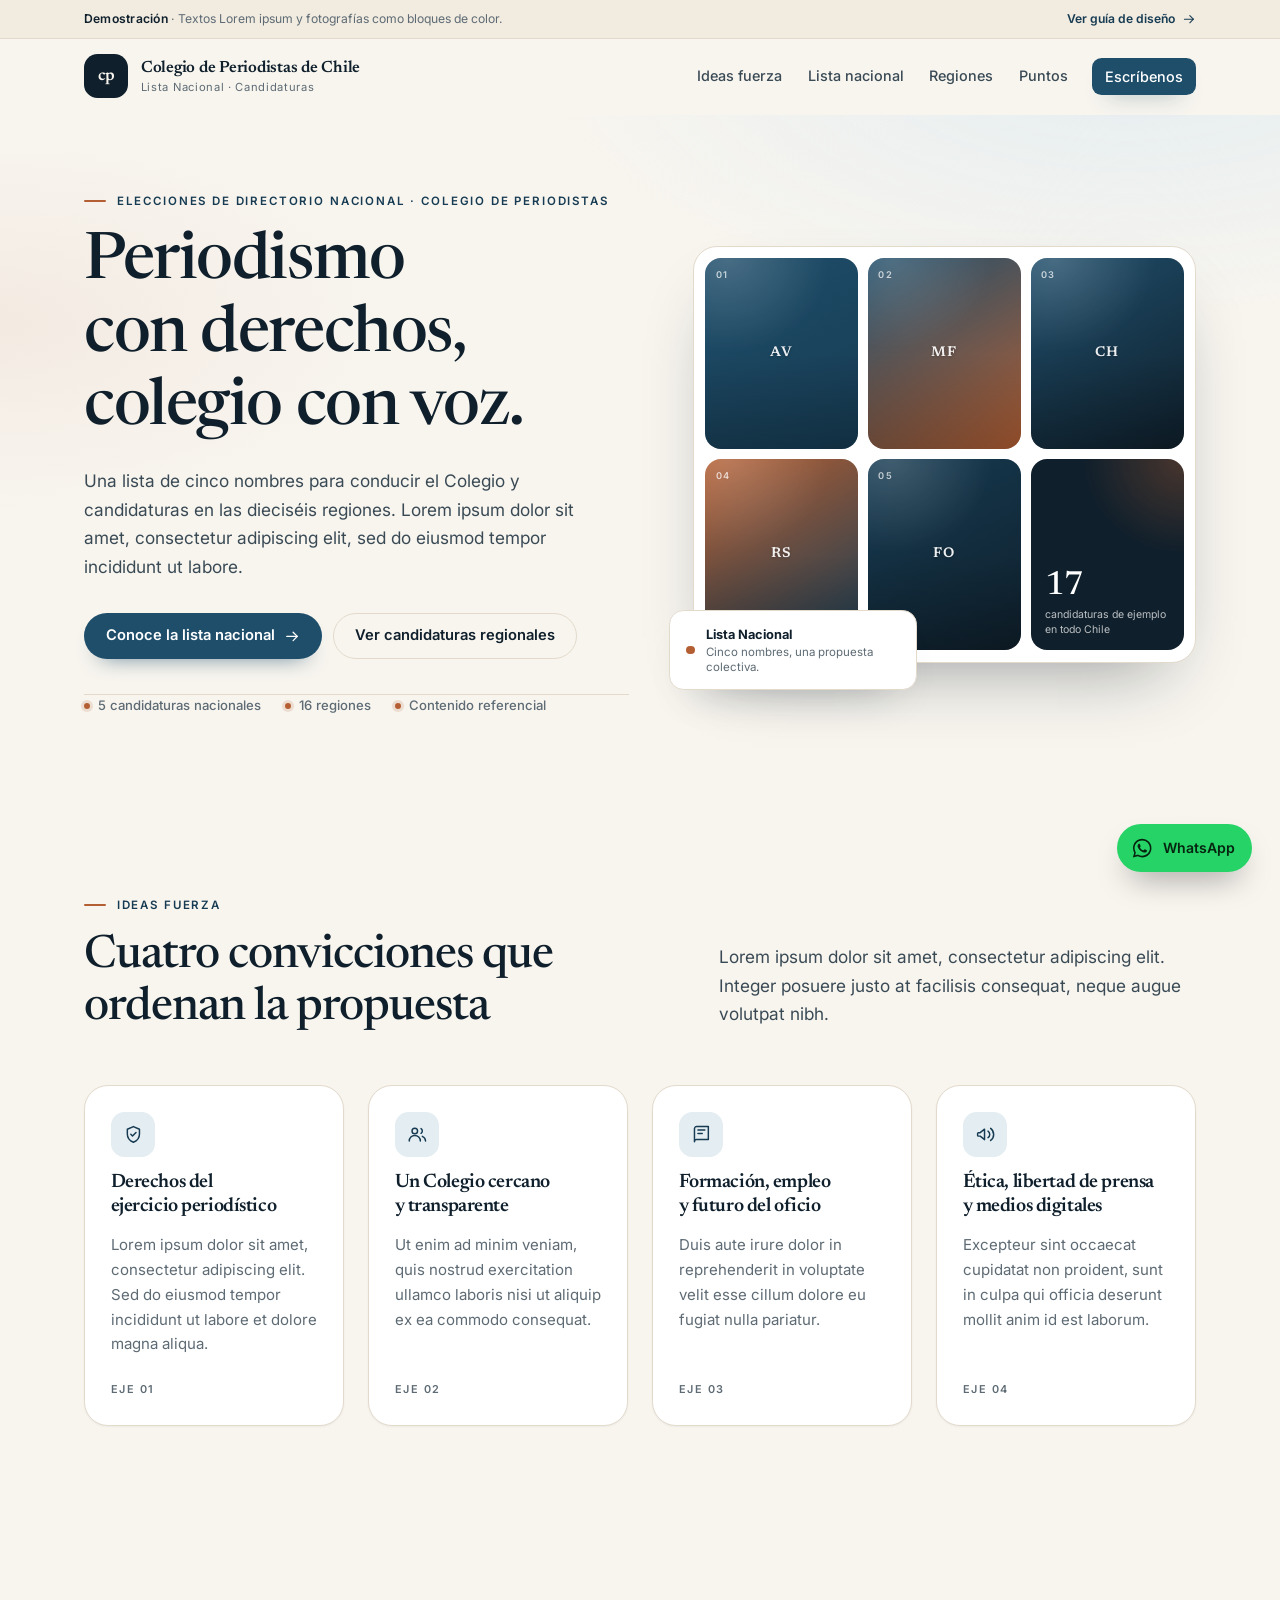
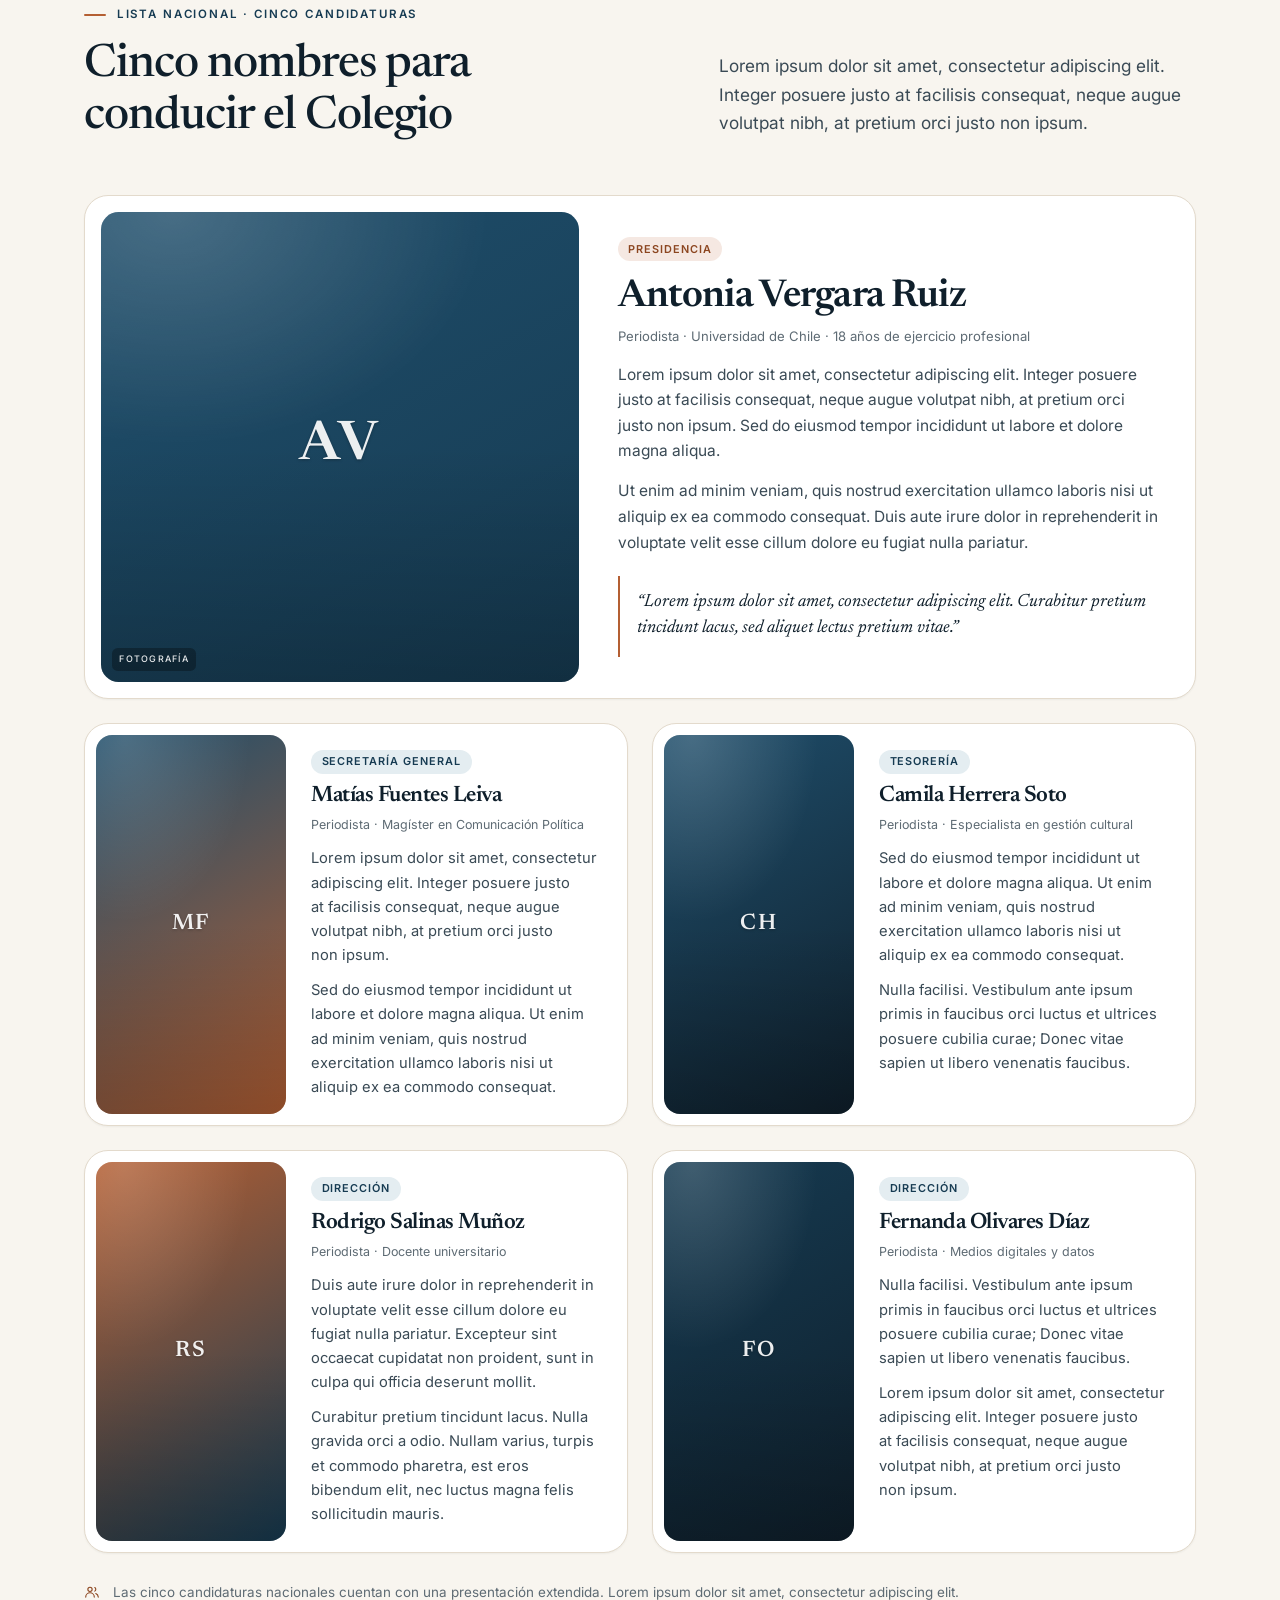
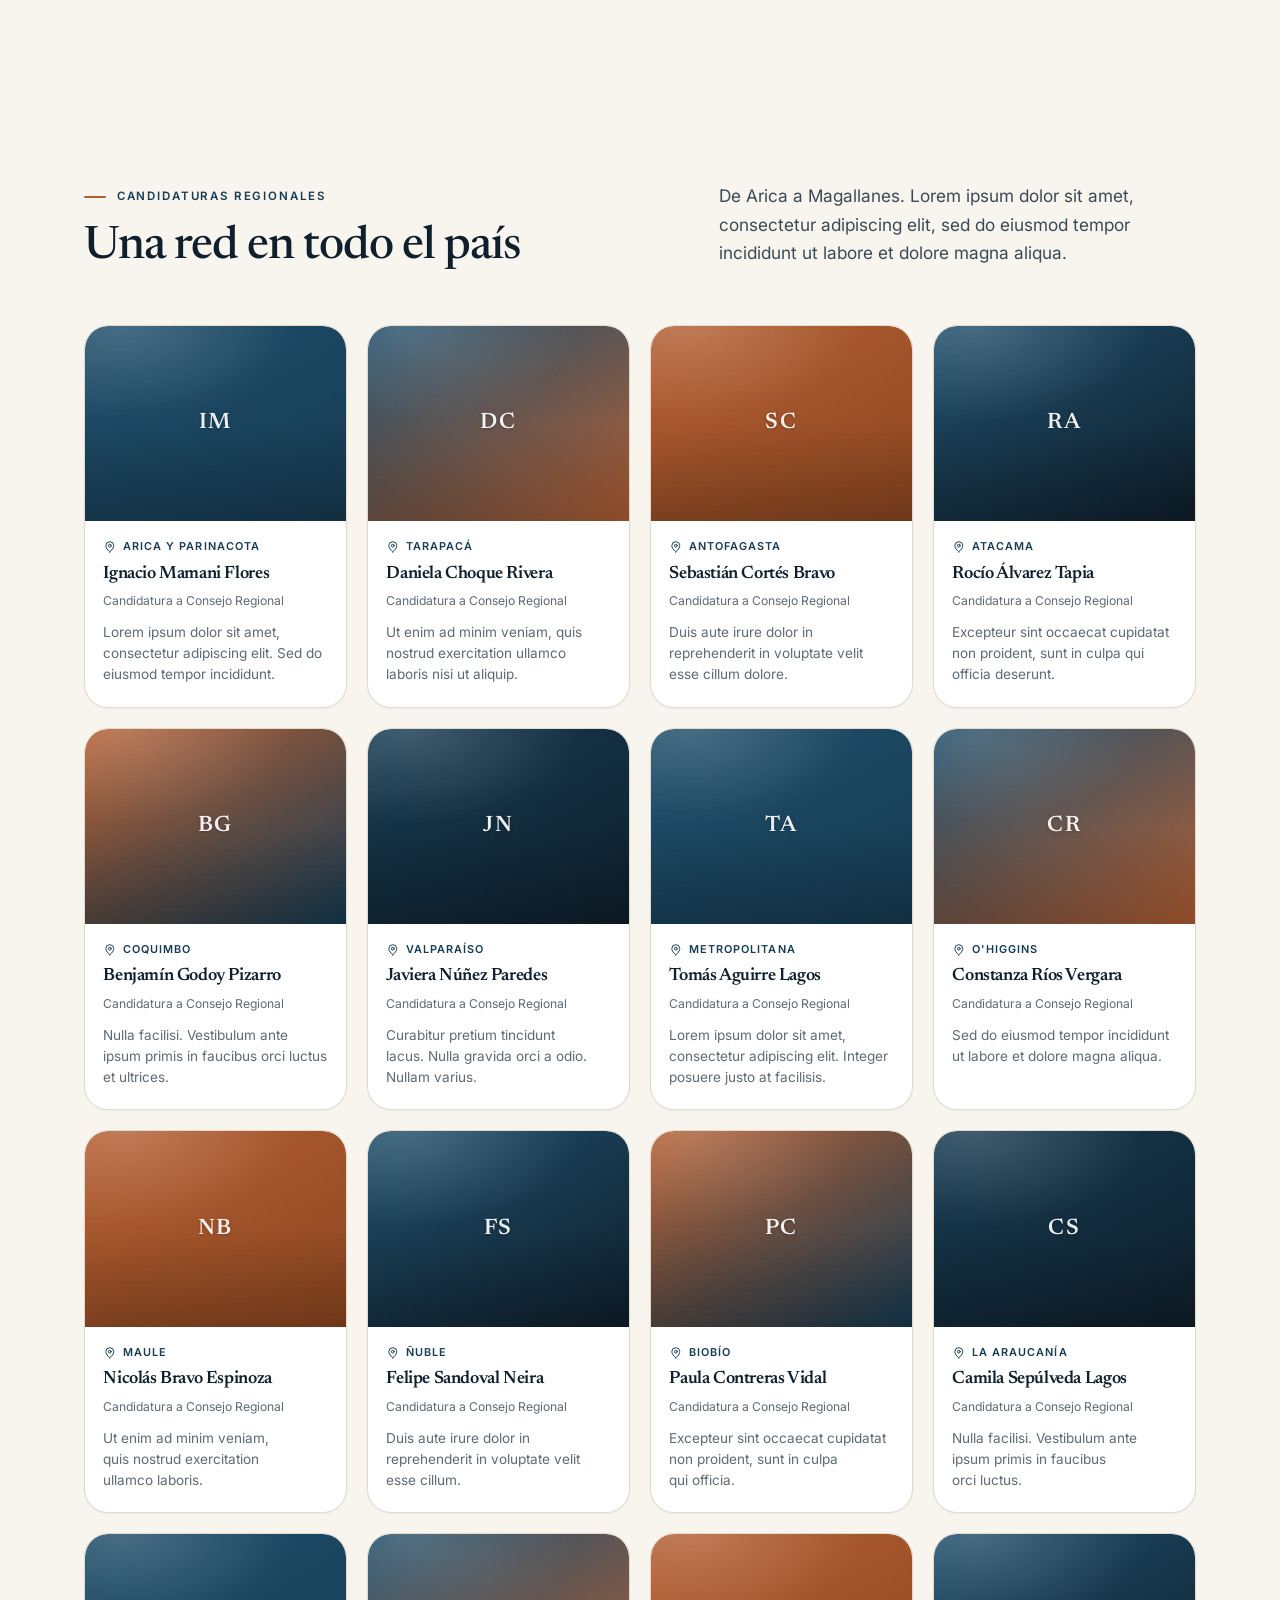
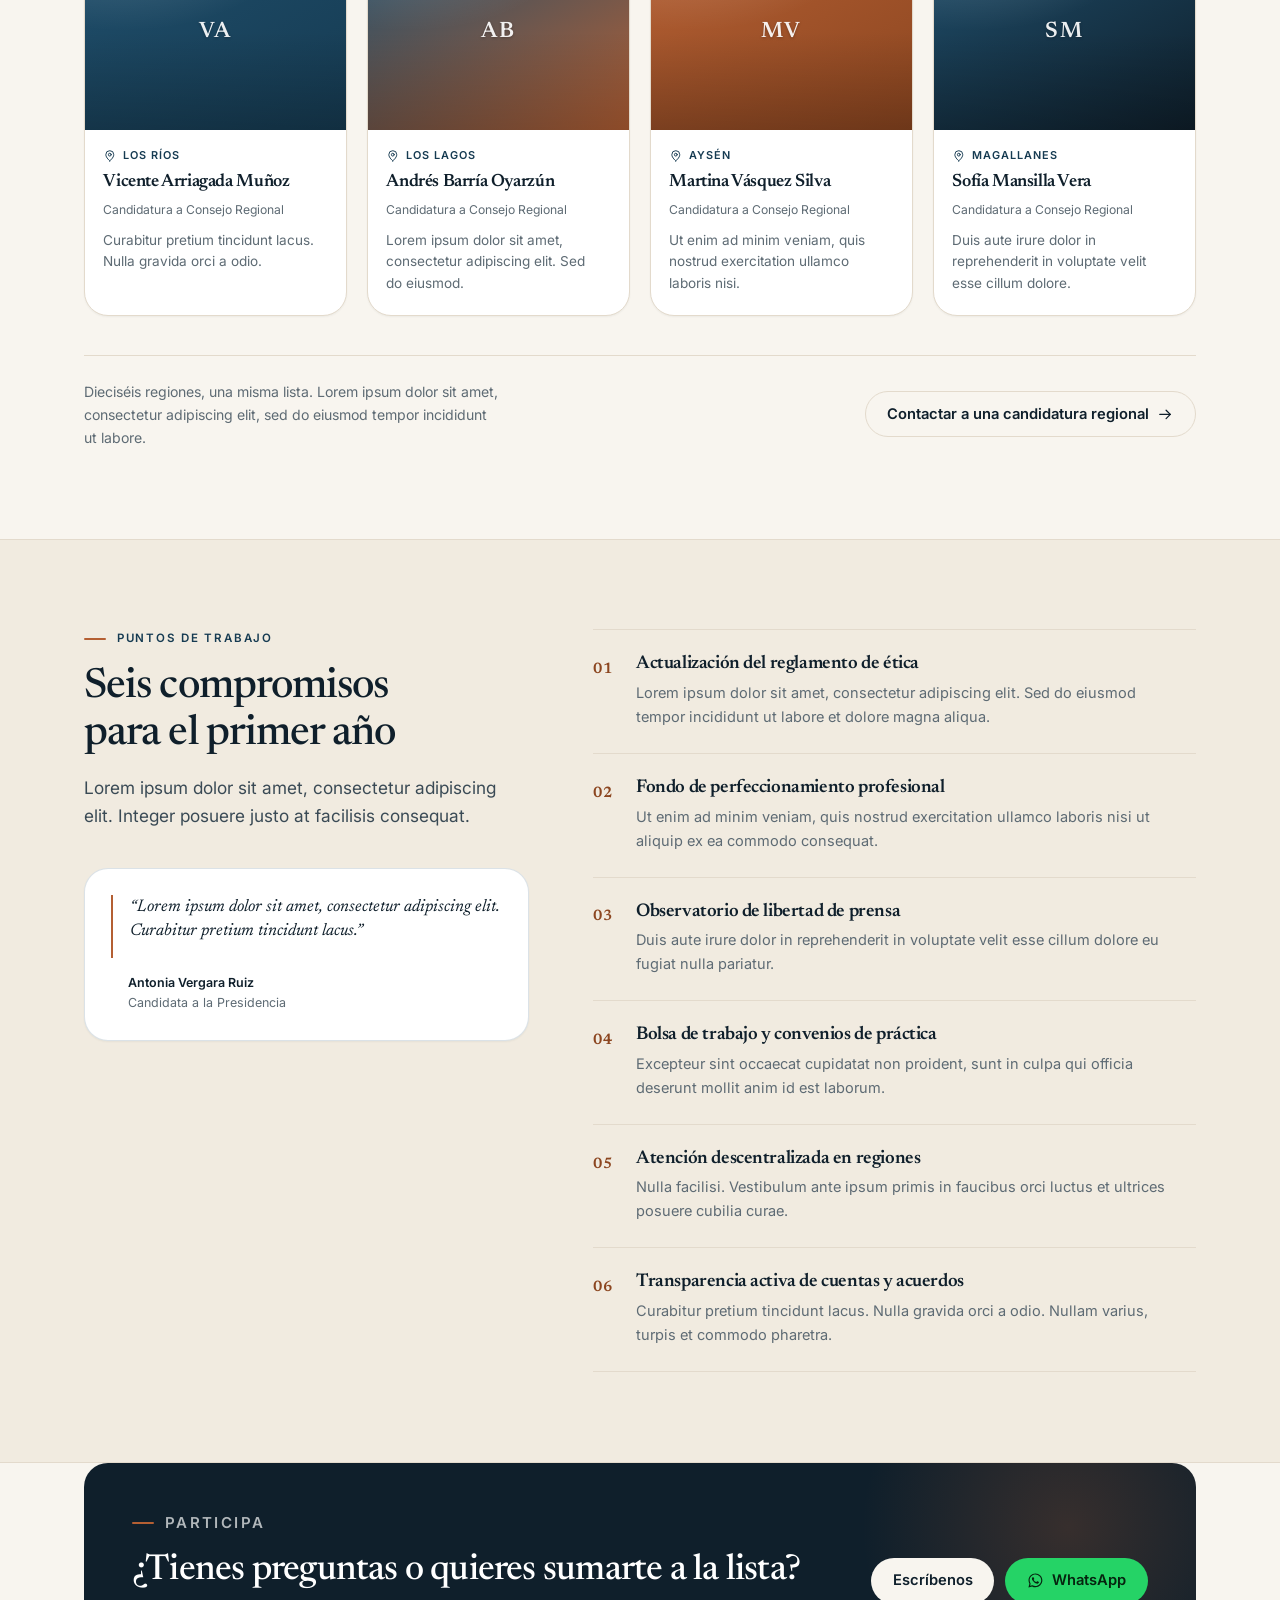
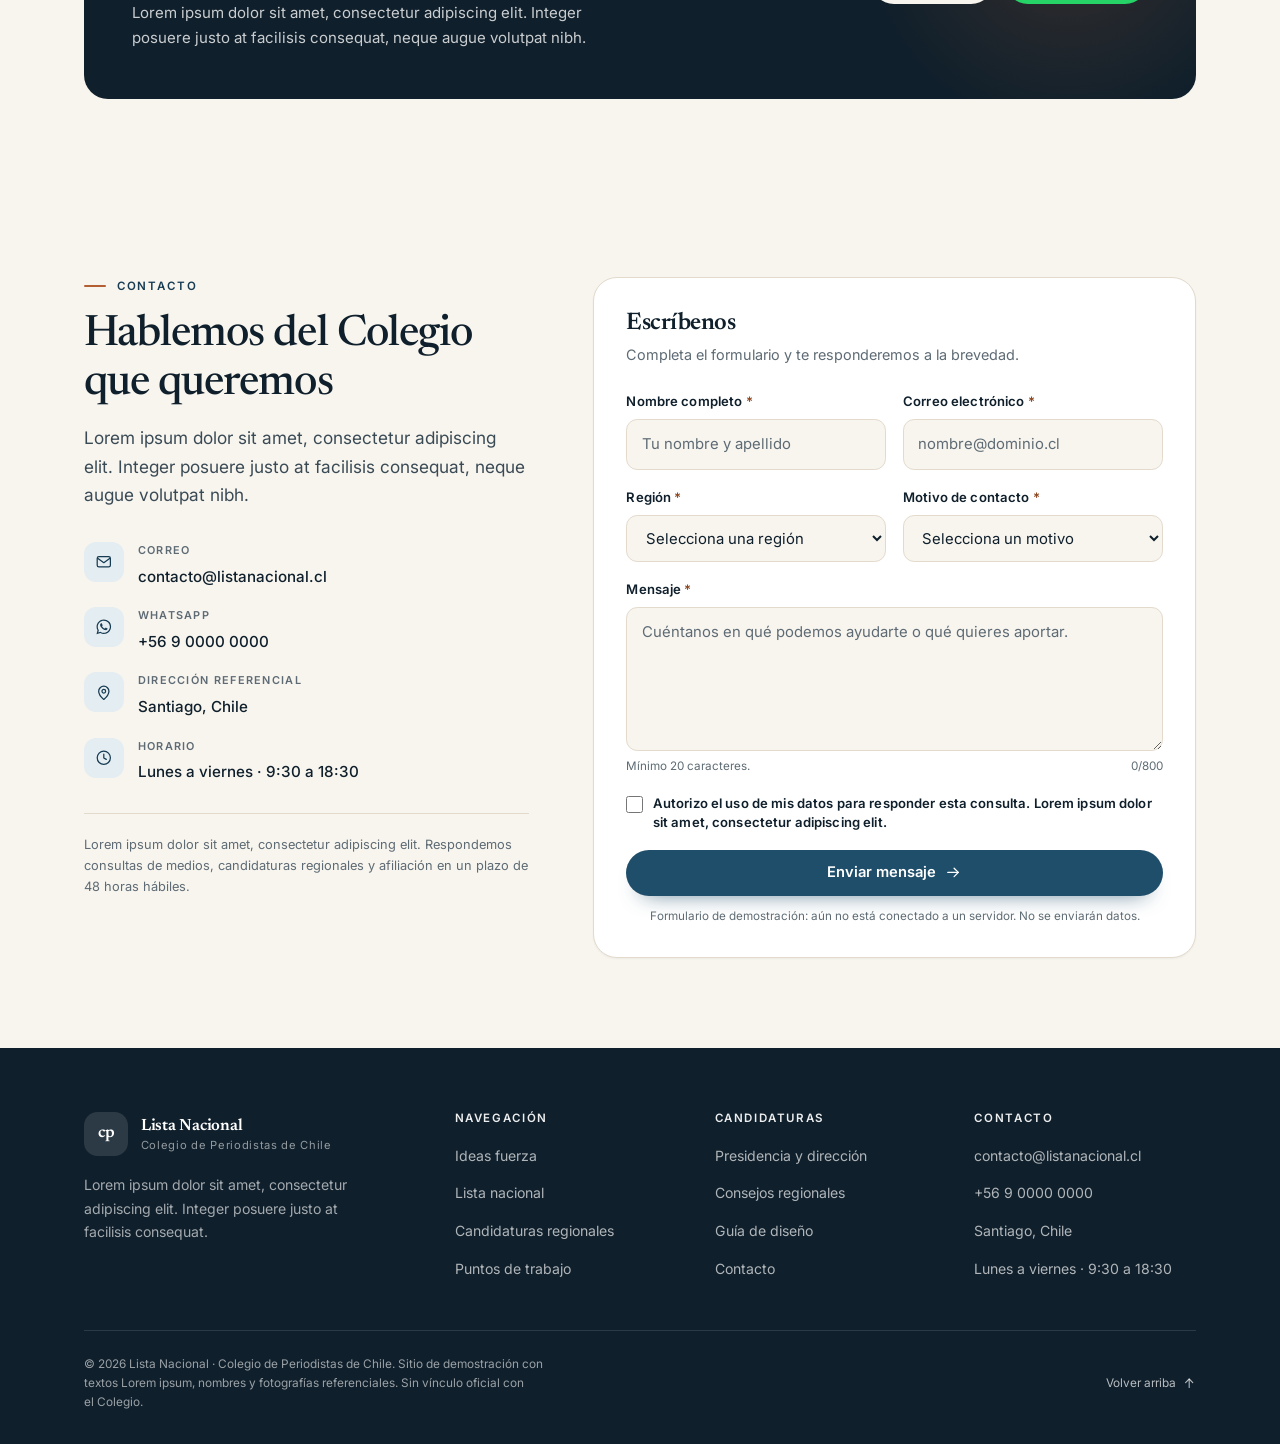
==== index.html @ 87cf7656 "Sitio de la Lista Nacional: portada, guia de diseno y documentacion" ====
﻿<!DOCTYPE html>
<html lang="es-CL" data-palette="1" data-fonts="a">
<head>
  <meta charset="UTF-8">
  <meta name="viewport" content="width=device-width, initial-scale=1">
  <title>Lista Nacional · Colegio de Periodistas de Chile</title>
  <meta name="description" content="Sitio de demostración para presentar una lista nacional y candidaturas regionales a la dirección del Colegio de Periodistas de Chile. Contenido referencial con textos Lorem ipsum.">
  <meta name="theme-color" content="#f8f5ef">

  <meta property="og:type" content="website">
  <meta property="og:title" content="Lista Nacional · Colegio de Periodistas de Chile">
  <meta property="og:description" content="Cinco candidaturas nacionales y una red en las dieciséis regiones. Sitio de demostración con contenido referencial.">
  <meta property="og:locale" content="es_CL">

  <link rel="icon" href="data:image/svg+xml,%3Csvg xmlns='http://www.w3.org/2000/svg' viewBox='0 0 64 64'%3E%3Crect width='64' height='64' rx='16' fill='%230F1F2B'/%3E%3Ctext x='32' y='43' font-family='Georgia,serif' font-size='28' fill='%23F8F5EF' text-anchor='middle'%3Ecp%3C/text%3E%3C/svg%3E">

  <link rel="preconnect" href="https://fonts.googleapis.com">
  <link rel="preconnect" href="https://fonts.gstatic.com" crossorigin>
  <link href="https://fonts.googleapis.com/css2?family=Archivo:wght@400;500;600;700&amp;family=Fraunces:wght@400;500;600&amp;family=Inter:wght@400;500;600&amp;family=Newsreader:ital,opsz,wght@0,6..72,400;0,6..72,500;0,6..72,600;1,6..72,400&amp;family=Source+Sans+3:wght@400;500;600&amp;family=Source+Serif+4:wght@400;600&amp;display=swap" rel="stylesheet">
  <link rel="stylesheet" href="styles.css">

  <script>
    document.documentElement.classList.add('js');
    try {
      var params = new URLSearchParams(window.location.search);
      var palette = params.get('paleta');
      var fonts = params.get('fuentes');
      if (palette === '1' || palette === '2' || palette === '3') {
        document.documentElement.dataset.palette = palette;
      }
      if (fonts === 'a' || fonts === 'b' || fonts === 'c') {
        document.documentElement.dataset.fonts = fonts;
      }
    } catch (error) {}
  </script>
</head>
<body>
  <a class="skip-link" href="#contenido">Saltar al contenido principal</a>

  <svg class="sprite" xmlns="http://www.w3.org/2000/svg" aria-hidden="true" focusable="false">
    <symbol id="i-arrow" viewBox="0 0 24 24" fill="none" stroke="currentColor" stroke-width="1.8" stroke-linecap="round" stroke-linejoin="round">
      <path d="M4 12h15"/><path d="m13 6 6 6-6 6"/>
    </symbol>
    <symbol id="i-check" viewBox="0 0 24 24" fill="none" stroke="currentColor" stroke-width="2" stroke-linecap="round" stroke-linejoin="round">
      <path d="m4 12 5 5L20 6"/>
    </symbol>
    <symbol id="i-shield" viewBox="0 0 24 24" fill="none" stroke="currentColor" stroke-width="1.7" stroke-linecap="round" stroke-linejoin="round">
      <path d="M12 3 5 6v5.5c0 4.5 2.9 7.9 7 9.5 4.1-1.6 7-5 7-9.5V6l-7-3Z"/>
      <path d="m9 11.8 2 2 4-4"/>
    </symbol>
    <symbol id="i-users" viewBox="0 0 24 24" fill="none" stroke="currentColor" stroke-width="1.7" stroke-linecap="round" stroke-linejoin="round">
      <circle cx="9" cy="8" r="3.2"/>
      <path d="M2.6 19.6a6.4 6.4 0 0 1 12.8 0"/>
      <path d="M16.2 5.3a3.2 3.2 0 0 1 0 5.4"/>
      <path d="M17.7 14.2a6.4 6.4 0 0 1 3.7 5.4"/>
    </symbol>
    <symbol id="i-book" viewBox="0 0 24 24" fill="none" stroke="currentColor" stroke-width="1.7" stroke-linecap="round" stroke-linejoin="round">
      <path d="M4 5.5A2.5 2.5 0 0 1 6.5 3H20v15H6.5A2.5 2.5 0 0 0 4 20.5v-15Z"/>
      <path d="M8 7h8M8 11h5"/>
    </symbol>
    <symbol id="i-megaphone" viewBox="0 0 24 24" fill="none" stroke="currentColor" stroke-width="1.7" stroke-linecap="round" stroke-linejoin="round">
      <path d="M3 11v2a1 1 0 0 0 1 1h2l5 4V6L6 10H4a1 1 0 0 0-1 1Z"/>
      <path d="M15 8.2a4.6 4.6 0 0 1 0 7.6"/>
      <path d="M18 5a8.7 8.7 0 0 1 0 14"/>
    </symbol>
    <symbol id="i-pin" viewBox="0 0 24 24" fill="none" stroke="currentColor" stroke-width="1.7" stroke-linecap="round" stroke-linejoin="round">
      <path d="M12 21s7-5.6 7-11a7 7 0 1 0-14 0c0 5.4 7 11 7 11Z"/>
      <circle cx="12" cy="10" r="2.5"/>
    </symbol>
    <symbol id="i-mail" viewBox="0 0 24 24" fill="none" stroke="currentColor" stroke-width="1.7" stroke-linecap="round" stroke-linejoin="round">
      <rect x="3" y="5" width="18" height="14" rx="2.4"/>
      <path d="m3.6 7.2 8.4 6 8.4-6"/>
    </symbol>
    <symbol id="i-whatsapp" viewBox="0 0 24 24" fill="currentColor">
      <path d="M19.05 4.91A9.82 9.82 0 0 0 12.04 2C6.58 2 2.13 6.45 2.13 11.91c0 1.75.46 3.45 1.32 4.95L2 22l5.25-1.38a9.9 9.9 0 0 0 4.79 1.22h.01c5.46 0 9.9-4.45 9.9-9.91 0-2.65-1.03-5.14-2.9-7.02Zm-7.01 15.24h-.01a8.2 8.2 0 0 1-4.19-1.15l-.3-.18-3.12.82.83-3.04-.2-.31a8.2 8.2 0 0 1-1.26-4.38c0-4.54 3.7-8.23 8.25-8.23a8.2 8.2 0 0 1 8.24 8.24c0 4.54-3.7 8.23-8.24 8.23Zm4.52-6.16c-.25-.12-1.47-.72-1.69-.81-.23-.08-.39-.12-.56.12-.16.25-.64.81-.79.97-.14.17-.29.19-.54.06-.25-.12-1.05-.39-1.99-1.23-.74-.66-1.23-1.47-1.38-1.72-.14-.25-.02-.38.11-.51.11-.11.25-.29.37-.43.13-.14.17-.25.25-.41.08-.17.04-.31-.02-.43-.06-.12-.56-1.34-.76-1.84-.2-.48-.4-.42-.56-.43h-.48c-.17 0-.43.06-.66.31-.23.25-.86.85-.86 2.07 0 1.22.89 2.4 1.01 2.56.12.17 1.75 2.67 4.23 3.74.59.26 1.05.41 1.41.52.59.19 1.13.16 1.56.1.48-.07 1.47-.6 1.67-1.18.21-.58.21-1.07.14-1.18-.06-.1-.22-.16-.47-.28Z"/>
    </symbol>
    <symbol id="i-clock" viewBox="0 0 24 24" fill="none" stroke="currentColor" stroke-width="1.7" stroke-linecap="round" stroke-linejoin="round">
      <circle cx="12" cy="12" r="9"/>
      <path d="M12 7v5.2l3.4 2"/>
    </symbol>
    <symbol id="i-menu" viewBox="0 0 24 24" fill="none" stroke="currentColor" stroke-width="1.8" stroke-linecap="round">
      <path d="M4 7h16M4 12h16M4 17h16"/>
    </symbol>
    <symbol id="i-close" viewBox="0 0 24 24" fill="none" stroke="currentColor" stroke-width="1.8" stroke-linecap="round">
      <path d="m6 6 12 12M18 6 6 18"/>
    </symbol>
    <symbol id="i-up" viewBox="0 0 24 24" fill="none" stroke="currentColor" stroke-width="1.8" stroke-linecap="round" stroke-linejoin="round">
      <path d="M12 19V5"/><path d="m6 11 6-6 6 6"/>
    </symbol>
  </svg>

  <div class="demo-bar" role="note">
    <div class="container demo-bar-inner">
      <p><strong>Demostración</strong> · Textos Lorem ipsum y fotografías como bloques de color.<span class="preview-note" id="preview-note" hidden></span></p>
      <span class="demo-links">
        <a href="diseno.html">Ver guía de diseño <svg class="icon" aria-hidden="true"><use href="#i-arrow"/></svg></a>
        <a class="preview-reset" id="preview-reset" href="index.html" hidden>Restablecer diseño</a>
      </span>
    </div>
  </div>

  <header class="site-header" id="top">
    <div class="container header-inner">
      <a class="brand" href="index.html" aria-label="Inicio: Colegio de Periodistas de Chile, Lista Nacional">
        <span class="brand-mark" aria-hidden="true">cp</span>
        <span class="brand-text">
          <span class="brand-name">Colegio de Periodistas de Chile</span>
          <span class="brand-sub">Lista Nacional · Candidaturas</span>
        </span>
      </a>

      <button class="nav-toggle" type="button" aria-expanded="false" aria-controls="primary-nav" aria-label="Abrir menú de navegación" data-nav-toggle>
        <svg class="icon icon--menu" aria-hidden="true"><use href="#i-menu"/></svg>
        <svg class="icon icon--close" aria-hidden="true"><use href="#i-close"/></svg>
      </button>

      <nav class="nav" id="primary-nav" aria-label="Navegación principal" data-nav>
        <a href="#ideas">Ideas fuerza</a>
        <a href="#lista-nacional">Lista nacional</a>
        <a href="#regiones">Regiones</a>
        <a href="#programa">Puntos</a>
        <a class="btn btn--primary" href="#contacto">Escríbenos</a>
      </nav>
    </div>
  </header>

  <main id="contenido">
    <!-- Hero -->
    <section class="hero" id="inicio" aria-labelledby="hero-title">
      <div class="container hero-grid">
        <div class="hero-copy">
          <p class="eyebrow">Elecciones de Directorio Nacional · Colegio de Periodistas</p>
          <h1 id="hero-title">Periodismo con derechos, colegio con voz.</h1>
          <p class="lead">Una lista de cinco nombres para conducir el Colegio y candidaturas en las dieciséis regiones. Lorem ipsum dolor sit amet, consectetur adipiscing elit, sed do eiusmod tempor incididunt ut labore.</p>
          <div class="hero-actions">
            <a class="btn btn--primary" href="#lista-nacional">Conoce la lista nacional <svg class="icon" aria-hidden="true"><use href="#i-arrow"/></svg></a>
            <a class="btn btn--ghost" href="#regiones">Ver candidaturas regionales</a>
          </div>
          <ul class="meta-row">
            <li>5 candidaturas nacionales</li>
            <li>16 regiones</li>
            <li>Contenido referencial</li>
          </ul>
        </div>

        <div class="hero-visual">
          <div class="mosaic" role="group" aria-label="Mosaico referencial de candidaturas nacionales y regionales">
            <div class="photo ph-a tile" role="img" aria-label="Espacio reservado para la fotografía de Antonia Vergara">
              <span class="tile-index">01</span><span class="photo-mark">AV</span>
            </div>
            <div class="photo ph-b tile" role="img" aria-label="Espacio reservado para la fotografía de Matías Fuentes">
              <span class="tile-index">02</span><span class="photo-mark">MF</span>
            </div>
            <div class="photo ph-d tile" role="img" aria-label="Espacio reservado para la fotografía de Camila Herrera">
              <span class="tile-index">03</span><span class="photo-mark">CH</span>
            </div>
            <div class="photo ph-e tile" role="img" aria-label="Espacio reservado para la fotografía de Rodrigo Salinas">
              <span class="tile-index">04</span><span class="photo-mark">RS</span>
            </div>
            <div class="photo ph-f tile" role="img" aria-label="Espacio reservado para la fotografía de Fernanda Olivares">
              <span class="tile-index">05</span><span class="photo-mark">FO</span>
            </div>
            <div class="tile tile--stat">
              <span class="stat-n">17</span>
              <span class="stat-l">candidaturas de ejemplo en todo Chile</span>
            </div>
          </div>
          <div class="hero-card">
            <span class="dot" aria-hidden="true"></span>
            <div>
              <strong>Lista Nacional</strong>
              <span>Cinco nombres, una propuesta colectiva.</span>
            </div>
          </div>
        </div>
      </div>
    </section>

    <!-- Ideas fuerza -->
    <section class="section" id="ideas" aria-labelledby="ideas-title">
      <div class="container">
        <div class="section-head">
          <div>
            <p class="eyebrow">Ideas fuerza</p>
            <h2 id="ideas-title">Cuatro convicciones que ordenan la propuesta</h2>
          </div>
          <p class="lead">Lorem ipsum dolor sit amet, consectetur adipiscing elit. Integer posuere justo at facilisis consequat, neque augue volutpat nibh.</p>
        </div>

        <div class="grid grid--4">
          <article class="card idea-card reveal">
            <span class="icon-box" aria-hidden="true"><svg class="icon"><use href="#i-shield"/></svg></span>
            <h3>Derechos del ejercicio periodístico</h3>
            <p>Lorem ipsum dolor sit amet, consectetur adipiscing elit. Sed do eiusmod tempor incididunt ut labore et dolore magna aliqua.</p>
            <span class="card-index">EJE 01</span>
          </article>

          <article class="card idea-card reveal" style="--delay: 1">
            <span class="icon-box" aria-hidden="true"><svg class="icon"><use href="#i-users"/></svg></span>
            <h3>Un Colegio cercano y transparente</h3>
            <p>Ut enim ad minim veniam, quis nostrud exercitation ullamco laboris nisi ut aliquip ex ea commodo consequat.</p>
            <span class="card-index">EJE 02</span>
          </article>

          <article class="card idea-card reveal" style="--delay: 2">
            <span class="icon-box" aria-hidden="true"><svg class="icon"><use href="#i-book"/></svg></span>
            <h3>Formación, empleo y futuro del oficio</h3>
            <p>Duis aute irure dolor in reprehenderit in voluptate velit esse cillum dolore eu fugiat nulla pariatur.</p>
            <span class="card-index">EJE 03</span>
          </article>

          <article class="card idea-card reveal" style="--delay: 3">
            <span class="icon-box" aria-hidden="true"><svg class="icon"><use href="#i-megaphone"/></svg></span>
            <h3>Ética, libertad de prensa y medios digitales</h3>
            <p>Excepteur sint occaecat cupidatat non proident, sunt in culpa qui officia deserunt mollit anim id est laborum.</p>
            <span class="card-index">EJE 04</span>
          </article>
        </div>
      </div>
    </section>

    <!-- Lista nacional -->
    <section class="section" id="lista-nacional" aria-labelledby="nacional-title">
      <div class="container">
        <div class="section-head">
          <div>
            <p class="eyebrow">Lista nacional · Cinco candidaturas</p>
            <h2 id="nacional-title">Cinco nombres para conducir el Colegio</h2>
          </div>
          <p class="lead">Lorem ipsum dolor sit amet, consectetur adipiscing elit. Integer posuere justo at facilisis consequat, neque augue volutpat nibh, at pretium orci justo non ipsum.</p>
        </div>

        <article class="feature reveal">
          <div class="feature-media">
            <div class="photo ph-a" role="img" aria-label="Espacio reservado para la fotografía de Antonia Vergara Ruiz">
              <span class="photo-mark">AV</span>
              <span class="photo-tag">Fotografía</span>
            </div>
          </div>
          <div class="feature-body">
            <span class="pill pill--accent">Presidencia</span>
            <h3>Antonia Vergara Ruiz</h3>
            <p class="role">Periodista · Universidad de Chile · 18 años de ejercicio profesional</p>
            <p>Lorem ipsum dolor sit amet, consectetur adipiscing elit. Integer posuere justo at facilisis consequat, neque augue volutpat nibh, at pretium orci justo non ipsum. Sed do eiusmod tempor incididunt ut labore et dolore magna aliqua.</p>
            <p>Ut enim ad minim veniam, quis nostrud exercitation ullamco laboris nisi ut aliquip ex ea commodo consequat. Duis aute irure dolor in reprehenderit in voluptate velit esse cillum dolore eu fugiat nulla pariatur.</p>
            <blockquote class="quote">“Lorem ipsum dolor sit amet, consectetur adipiscing elit. Curabitur pretium tincidunt lacus, sed aliquet lectus pretium vitae.”</blockquote>
          </div>
        </article>

        <div class="person-grid">
          <article class="card person-card reveal">
            <div class="person-media">
              <div class="photo ph-b" role="img" aria-label="Espacio reservado para la fotografía de Matías Fuentes Leiva">
                <span class="photo-mark">MF</span>
              </div>
            </div>
            <div class="person-body">
              <span class="pill">Secretaría General</span>
              <h3>Matías Fuentes Leiva</h3>
              <p class="role">Periodista · Magíster en Comunicación Política</p>
              <p>Lorem ipsum dolor sit amet, consectetur adipiscing elit. Integer posuere justo at facilisis consequat, neque augue volutpat nibh, at pretium orci justo non ipsum.</p>
              <p>Sed do eiusmod tempor incididunt ut labore et dolore magna aliqua. Ut enim ad minim veniam, quis nostrud exercitation ullamco laboris nisi ut aliquip ex ea commodo consequat.</p>
            </div>
          </article>

          <article class="card person-card reveal" style="--delay: 1">
            <div class="person-media">
              <div class="photo ph-d" role="img" aria-label="Espacio reservado para la fotografía de Camila Herrera Soto">
                <span class="photo-mark">CH</span>
              </div>
            </div>
            <div class="person-body">
              <span class="pill">Tesorería</span>
              <h3>Camila Herrera Soto</h3>
              <p class="role">Periodista · Especialista en gestión cultural</p>
              <p>Sed do eiusmod tempor incididunt ut labore et dolore magna aliqua. Ut enim ad minim veniam, quis nostrud exercitation ullamco laboris nisi ut aliquip ex ea commodo consequat.</p>
              <p>Nulla facilisi. Vestibulum ante ipsum primis in faucibus orci luctus et ultrices posuere cubilia curae; Donec vitae sapien ut libero venenatis faucibus.</p>
            </div>
          </article>

          <article class="card person-card reveal">
            <div class="person-media">
              <div class="photo ph-e" role="img" aria-label="Espacio reservado para la fotografía de Rodrigo Salinas Muñoz">
                <span class="photo-mark">RS</span>
              </div>
            </div>
            <div class="person-body">
              <span class="pill">Dirección</span>
              <h3>Rodrigo Salinas Muñoz</h3>
              <p class="role">Periodista · Docente universitario</p>
              <p>Duis aute irure dolor in reprehenderit in voluptate velit esse cillum dolore eu fugiat nulla pariatur. Excepteur sint occaecat cupidatat non proident, sunt in culpa qui officia deserunt mollit.</p>
              <p>Curabitur pretium tincidunt lacus. Nulla gravida orci a odio. Nullam varius, turpis et commodo pharetra, est eros bibendum elit, nec luctus magna felis sollicitudin mauris.</p>
            </div>
          </article>

          <article class="card person-card reveal" style="--delay: 1">
            <div class="person-media">
              <div class="photo ph-f" role="img" aria-label="Espacio reservado para la fotografía de Fernanda Olivares Díaz">
                <span class="photo-mark">FO</span>
              </div>
            </div>
            <div class="person-body">
              <span class="pill">Dirección</span>
              <h3>Fernanda Olivares Díaz</h3>
              <p class="role">Periodista · Medios digitales y datos</p>
              <p>Nulla facilisi. Vestibulum ante ipsum primis in faucibus orci luctus et ultrices posuere cubilia curae; Donec vitae sapien ut libero venenatis faucibus.</p>
              <p>Lorem ipsum dolor sit amet, consectetur adipiscing elit. Integer posuere justo at facilisis consequat, neque augue volutpat nibh, at pretium orci justo non ipsum.</p>
            </div>
          </article>
        </div>

        <p class="national-note">
          <svg class="icon" aria-hidden="true"><use href="#i-users"/></svg>
          Las cinco candidaturas nacionales cuentan con una presentación extendida. Lorem ipsum dolor sit amet, consectetur adipiscing elit.
        </p>
      </div>
    </section>

    <!-- Candidaturas regionales -->
    <section class="section" id="regiones" aria-labelledby="regiones-title">
      <div class="container">
        <div class="section-head">
          <div>
            <p class="eyebrow">Candidaturas regionales</p>
            <h2 id="regiones-title">Una red en todo el país</h2>
          </div>
          <p class="lead">De Arica a Magallanes. Lorem ipsum dolor sit amet, consectetur adipiscing elit, sed do eiusmod tempor incididunt ut labore et dolore magna aliqua.</p>
        </div>

        <div class="region-grid">
          <article class="card region-card reveal">
            <div class="photo ph-a region-media" role="img" aria-label="Espacio reservado para la fotografía de Ignacio Mamani Flores">
              <span class="photo-mark">IM</span>
            </div>
            <div class="region-body">
              <p class="region-name"><svg class="icon" aria-hidden="true"><use href="#i-pin"/></svg> Arica y Parinacota</p>
              <h3>Ignacio Mamani Flores</h3>
              <p class="role">Candidatura a Consejo Regional</p>
              <p class="bio">Lorem ipsum dolor sit amet, consectetur adipiscing elit. Sed do eiusmod tempor incididunt.</p>
            </div>
          </article>

          <article class="card region-card reveal" style="--delay: 1">
            <div class="photo ph-b region-media" role="img" aria-label="Espacio reservado para la fotografía de Daniela Choque Rivera">
              <span class="photo-mark">DC</span>
            </div>
            <div class="region-body">
              <p class="region-name"><svg class="icon" aria-hidden="true"><use href="#i-pin"/></svg> Tarapacá</p>
              <h3>Daniela Choque Rivera</h3>
              <p class="role">Candidatura a Consejo Regional</p>
              <p class="bio">Ut enim ad minim veniam, quis nostrud exercitation ullamco laboris nisi ut aliquip.</p>
            </div>
          </article>

          <article class="card region-card reveal" style="--delay: 2">
            <div class="photo ph-c region-media" role="img" aria-label="Espacio reservado para la fotografía de Sebastián Cortés Bravo">
              <span class="photo-mark">SC</span>
            </div>
            <div class="region-body">
              <p class="region-name"><svg class="icon" aria-hidden="true"><use href="#i-pin"/></svg> Antofagasta</p>
              <h3>Sebastián Cortés Bravo</h3>
              <p class="role">Candidatura a Consejo Regional</p>
              <p class="bio">Duis aute irure dolor in reprehenderit in voluptate velit esse cillum dolore.</p>
            </div>
          </article>

          <article class="card region-card reveal" style="--delay: 3">
            <div class="photo ph-d region-media" role="img" aria-label="Espacio reservado para la fotografía de Rocío Álvarez Tapia">
              <span class="photo-mark">RA</span>
            </div>
            <div class="region-body">
              <p class="region-name"><svg class="icon" aria-hidden="true"><use href="#i-pin"/></svg> Atacama</p>
              <h3>Rocío Álvarez Tapia</h3>
              <p class="role">Candidatura a Consejo Regional</p>
              <p class="bio">Excepteur sint occaecat cupidatat non proident, sunt in culpa qui officia deserunt.</p>
            </div>
          </article>

          <article class="card region-card reveal">
            <div class="photo ph-e region-media" role="img" aria-label="Espacio reservado para la fotografía de Benjamín Godoy Pizarro">
              <span class="photo-mark">BG</span>
            </div>
            <div class="region-body">
              <p class="region-name"><svg class="icon" aria-hidden="true"><use href="#i-pin"/></svg> Coquimbo</p>
              <h3>Benjamín Godoy Pizarro</h3>
              <p class="role">Candidatura a Consejo Regional</p>
              <p class="bio">Nulla facilisi. Vestibulum ante ipsum primis in faucibus orci luctus et ultrices.</p>
            </div>
          </article>

          <article class="card region-card reveal" style="--delay: 1">
            <div class="photo ph-f region-media" role="img" aria-label="Espacio reservado para la fotografía de Javiera Núñez Paredes">
              <span class="photo-mark">JN</span>
            </div>
            <div class="region-body">
              <p class="region-name"><svg class="icon" aria-hidden="true"><use href="#i-pin"/></svg> Valparaíso</p>
              <h3>Javiera Núñez Paredes</h3>
              <p class="role">Candidatura a Consejo Regional</p>
              <p class="bio">Curabitur pretium tincidunt lacus. Nulla gravida orci a odio. Nullam varius.</p>
            </div>
          </article>

          <article class="card region-card reveal" style="--delay: 2">
            <div class="photo ph-a region-media" role="img" aria-label="Espacio reservado para la fotografía de Tomás Aguirre Lagos">
              <span class="photo-mark">TA</span>
            </div>
            <div class="region-body">
              <p class="region-name"><svg class="icon" aria-hidden="true"><use href="#i-pin"/></svg> Metropolitana</p>
              <h3>Tomás Aguirre Lagos</h3>
              <p class="role">Candidatura a Consejo Regional</p>
              <p class="bio">Lorem ipsum dolor sit amet, consectetur adipiscing elit. Integer posuere justo at facilisis.</p>
            </div>
          </article>

          <article class="card region-card reveal" style="--delay: 3">
            <div class="photo ph-b region-media" role="img" aria-label="Espacio reservado para la fotografía de Constanza Ríos Vergara">
              <span class="photo-mark">CR</span>
            </div>
            <div class="region-body">
              <p class="region-name"><svg class="icon" aria-hidden="true"><use href="#i-pin"/></svg> O'Higgins</p>
              <h3>Constanza Ríos Vergara</h3>
              <p class="role">Candidatura a Consejo Regional</p>
              <p class="bio">Sed do eiusmod tempor incididunt ut labore et dolore magna aliqua.</p>
            </div>
          </article>

          <article class="card region-card reveal">
            <div class="photo ph-c region-media" role="img" aria-label="Espacio reservado para la fotografía de Nicolás Bravo Espinoza">
              <span class="photo-mark">NB</span>
            </div>
            <div class="region-body">
              <p class="region-name"><svg class="icon" aria-hidden="true"><use href="#i-pin"/></svg> Maule</p>
              <h3>Nicolás Bravo Espinoza</h3>
              <p class="role">Candidatura a Consejo Regional</p>
              <p class="bio">Ut enim ad minim veniam, quis nostrud exercitation ullamco laboris.</p>
            </div>
          </article>

          <article class="card region-card reveal" style="--delay: 1">
            <div class="photo ph-d region-media" role="img" aria-label="Espacio reservado para la fotografía de Felipe Sandoval Neira">
              <span class="photo-mark">FS</span>
            </div>
            <div class="region-body">
              <p class="region-name"><svg class="icon" aria-hidden="true"><use href="#i-pin"/></svg> Ñuble</p>
              <h3>Felipe Sandoval Neira</h3>
              <p class="role">Candidatura a Consejo Regional</p>
              <p class="bio">Duis aute irure dolor in reprehenderit in voluptate velit esse cillum.</p>
            </div>
          </article>

          <article class="card region-card reveal" style="--delay: 2">
            <div class="photo ph-e region-media" role="img" aria-label="Espacio reservado para la fotografía de Paula Contreras Vidal">
              <span class="photo-mark">PC</span>
            </div>
            <div class="region-body">
              <p class="region-name"><svg class="icon" aria-hidden="true"><use href="#i-pin"/></svg> Biobío</p>
              <h3>Paula Contreras Vidal</h3>
              <p class="role">Candidatura a Consejo Regional</p>
              <p class="bio">Excepteur sint occaecat cupidatat non proident, sunt in culpa qui officia.</p>
            </div>
          </article>

          <article class="card region-card reveal" style="--delay: 3">
            <div class="photo ph-f region-media" role="img" aria-label="Espacio reservado para la fotografía de Camila Sepúlveda Lagos">
              <span class="photo-mark">CS</span>
            </div>
            <div class="region-body">
              <p class="region-name"><svg class="icon" aria-hidden="true"><use href="#i-pin"/></svg> La Araucanía</p>
              <h3>Camila Sepúlveda Lagos</h3>
              <p class="role">Candidatura a Consejo Regional</p>
              <p class="bio">Nulla facilisi. Vestibulum ante ipsum primis in faucibus orci luctus.</p>
            </div>
          </article>

          <article class="card region-card reveal">
            <div class="photo ph-a region-media" role="img" aria-label="Espacio reservado para la fotografía de Vicente Arriagada Muñoz">
              <span class="photo-mark">VA</span>
            </div>
            <div class="region-body">
              <p class="region-name"><svg class="icon" aria-hidden="true"><use href="#i-pin"/></svg> Los Ríos</p>
              <h3>Vicente Arriagada Muñoz</h3>
              <p class="role">Candidatura a Consejo Regional</p>
              <p class="bio">Curabitur pretium tincidunt lacus. Nulla gravida orci a odio.</p>
            </div>
          </article>

          <article class="card region-card reveal" style="--delay: 1">
            <div class="photo ph-b region-media" role="img" aria-label="Espacio reservado para la fotografía de Andrés Barría Oyarzún">
              <span class="photo-mark">AB</span>
            </div>
            <div class="region-body">
              <p class="region-name"><svg class="icon" aria-hidden="true"><use href="#i-pin"/></svg> Los Lagos</p>
              <h3>Andrés Barría Oyarzún</h3>
              <p class="role">Candidatura a Consejo Regional</p>
              <p class="bio">Lorem ipsum dolor sit amet, consectetur adipiscing elit. Sed do eiusmod.</p>
            </div>
          </article>

          <article class="card region-card reveal" style="--delay: 2">
            <div class="photo ph-c region-media" role="img" aria-label="Espacio reservado para la fotografía de Martina Vásquez Silva">
              <span class="photo-mark">MV</span>
            </div>
            <div class="region-body">
              <p class="region-name"><svg class="icon" aria-hidden="true"><use href="#i-pin"/></svg> Aysén</p>
              <h3>Martina Vásquez Silva</h3>
              <p class="role">Candidatura a Consejo Regional</p>
              <p class="bio">Ut enim ad minim veniam, quis nostrud exercitation ullamco laboris nisi.</p>
            </div>
          </article>

          <article class="card region-card reveal" style="--delay: 3">
            <div class="photo ph-d region-media" role="img" aria-label="Espacio reservado para la fotografía de Sofía Mansilla Vera">
              <span class="photo-mark">SM</span>
            </div>
            <div class="region-body">
              <p class="region-name"><svg class="icon" aria-hidden="true"><use href="#i-pin"/></svg> Magallanes</p>
              <h3>Sofía Mansilla Vera</h3>
              <p class="role">Candidatura a Consejo Regional</p>
              <p class="bio">Duis aute irure dolor in reprehenderit in voluptate velit esse cillum dolore.</p>
            </div>
          </article>
        </div>

        <div class="regions-foot">
          <p>Dieciséis regiones, una misma lista. Lorem ipsum dolor sit amet, consectetur adipiscing elit, sed do eiusmod tempor incididunt ut labore.</p>
          <a class="btn btn--ghost" href="#contacto">Contactar a una candidatura regional <svg class="icon" aria-hidden="true"><use href="#i-arrow"/></svg></a>
        </div>
      </div>
    </section>

    <!-- Puntos de trabajo -->
    <section class="section section--soft" id="programa" aria-labelledby="programa-title">
      <div class="container program-grid">
        <div class="program-intro">
          <div class="section-head section-head--stack">
            <p class="eyebrow">Puntos de trabajo</p>
            <h2 id="programa-title">Seis compromisos para el primer año</h2>
            <p class="lead">Lorem ipsum dolor sit amet, consectetur adipiscing elit. Integer posuere justo at facilisis consequat.</p>
          </div>
          <div class="card quote-card">
            <blockquote class="quote">“Lorem ipsum dolor sit amet, consectetur adipiscing elit. Curabitur pretium tincidunt lacus.”</blockquote>
            <footer>Antonia Vergara Ruiz <span>Candidata a la Presidencia</span></footer>
          </div>
        </div>

        <ol class="points">
          <li class="reveal">
            <span class="point-n">01</span>
            <div>
              <h3>Actualización del reglamento de ética</h3>
              <p>Lorem ipsum dolor sit amet, consectetur adipiscing elit. Sed do eiusmod tempor incididunt ut labore et dolore magna aliqua.</p>
            </div>
          </li>
          <li class="reveal">
            <span class="point-n">02</span>
            <div>
              <h3>Fondo de perfeccionamiento profesional</h3>
              <p>Ut enim ad minim veniam, quis nostrud exercitation ullamco laboris nisi ut aliquip ex ea commodo consequat.</p>
            </div>
          </li>
          <li class="reveal">
            <span class="point-n">03</span>
            <div>
              <h3>Observatorio de libertad de prensa</h3>
              <p>Duis aute irure dolor in reprehenderit in voluptate velit esse cillum dolore eu fugiat nulla pariatur.</p>
            </div>
          </li>
          <li class="reveal">
            <span class="point-n">04</span>
            <div>
              <h3>Bolsa de trabajo y convenios de práctica</h3>
              <p>Excepteur sint occaecat cupidatat non proident, sunt in culpa qui officia deserunt mollit anim id est laborum.</p>
            </div>
          </li>
          <li class="reveal">
            <span class="point-n">05</span>
            <div>
              <h3>Atención descentralizada en regiones</h3>
              <p>Nulla facilisi. Vestibulum ante ipsum primis in faucibus orci luctus et ultrices posuere cubilia curae.</p>
            </div>
          </li>
          <li class="reveal">
            <span class="point-n">06</span>
            <div>
              <h3>Transparencia activa de cuentas y acuerdos</h3>
              <p>Curabitur pretium tincidunt lacus. Nulla gravida orci a odio. Nullam varius, turpis et commodo pharetra.</p>
            </div>
          </li>
        </ol>
      </div>
    </section>

    <!-- CTA -->
    <section class="section section--cta" aria-labelledby="cta-title">
      <div class="container">
        <aside class="cta-band reveal">
          <div>
            <p class="eyebrow">Participa</p>
            <h2 id="cta-title">¿Tienes preguntas o quieres sumarte a la lista?</h2>
            <p>Lorem ipsum dolor sit amet, consectetur adipiscing elit. Integer posuere justo at facilisis consequat, neque augue volutpat nibh.</p>
          </div>
          <div class="cta-actions">
            <a class="btn btn--light" href="#contacto">Escríbenos</a>
            <a class="btn btn--wa" href="#" data-wa>
              <svg class="icon" aria-hidden="true"><use href="#i-whatsapp"/></svg> WhatsApp
            </a>
          </div>
        </aside>
      </div>
    </section>

    <!-- Contacto -->
    <section class="section" id="contacto" aria-labelledby="contacto-title">
      <div class="container contact-grid">
        <div class="contact-info">
          <p class="eyebrow">Contacto</p>
          <h2 id="contacto-title">Hablemos del Colegio que queremos</h2>
          <p class="lead">Lorem ipsum dolor sit amet, consectetur adipiscing elit. Integer posuere justo at facilisis consequat, neque augue volutpat nibh.</p>

          <ul class="contact-list">
            <li>
              <span class="icon-box" aria-hidden="true"><svg class="icon"><use href="#i-mail"/></svg></span>
              <div>
                <span class="contact-label">Correo</span>
                <a href="mailto:contacto@listanacional.cl">contacto@listanacional.cl</a>
              </div>
            </li>
            <li>
              <span class="icon-box" aria-hidden="true"><svg class="icon"><use href="#i-whatsapp"/></svg></span>
              <div>
                <span class="contact-label">WhatsApp</span>
                <a href="#" data-wa data-wa-number>+56 9 0000 0000</a>
              </div>
            </li>
            <li>
              <span class="icon-box" aria-hidden="true"><svg class="icon"><use href="#i-pin"/></svg></span>
              <div>
                <span class="contact-label">Dirección referencial</span>
                <span class="contact-value">Santiago, Chile</span>
              </div>
            </li>
            <li>
              <span class="icon-box" aria-hidden="true"><svg class="icon"><use href="#i-clock"/></svg></span>
              <div>
                <span class="contact-label">Horario</span>
                <span class="contact-value">Lunes a viernes · 9:30 a 18:30</span>
              </div>
            </li>
          </ul>

          <p class="info-note">Lorem ipsum dolor sit amet, consectetur adipiscing elit. Respondemos consultas de medios, candidaturas regionales y afiliación en un plazo de 48 horas hábiles.</p>
        </div>

        <div class="form-card">
          <div id="form-intro">
            <h3>Escríbenos</h3>
            <p>Completa el formulario y te responderemos a la brevedad.</p>
          </div>

          <form class="form" id="contact-form" action="#" method="post" novalidate>
            <div class="form-row">
              <div class="field">
                <label for="nombre">Nombre completo <span class="req" aria-hidden="true">*</span></label>
                <input id="nombre" name="nombre" type="text" autocomplete="name" placeholder="Tu nombre y apellido" required aria-describedby="nombre-error">
                <span class="error" id="nombre-error"></span>
              </div>
              <div class="field">
                <label for="email">Correo electrónico <span class="req" aria-hidden="true">*</span></label>
                <input id="email" name="email" type="email" inputmode="email" autocomplete="email" placeholder="nombre@dominio.cl" required aria-describedby="email-error">
                <span class="error" id="email-error"></span>
              </div>
            </div>

            <div class="form-row">
              <div class="field">
                <label for="region">Región <span class="req" aria-hidden="true">*</span></label>
                <select id="region" name="region" required aria-describedby="region-error">
                  <option value="" selected disabled>Selecciona una región</option>
                  <option value="arica">Arica y Parinacota</option>
                  <option value="tarapaca">Tarapacá</option>
                  <option value="antofagasta">Antofagasta</option>
                  <option value="atacama">Atacama</option>
                  <option value="coquimbo">Coquimbo</option>
                  <option value="valparaiso">Valparaíso</option>
                  <option value="metropolitana">Metropolitana de Santiago</option>
                  <option value="ohiggins">O'Higgins</option>
                  <option value="maule">Maule</option>
                  <option value="nuble">Ñuble</option>
                  <option value="biobio">Biobío</option>
                  <option value="araucania">La Araucanía</option>
                  <option value="losrios">Los Ríos</option>
                  <option value="loslagos">Los Lagos</option>
                  <option value="aysen">Aysén</option>
                  <option value="magallanes">Magallanes y la Antártica Chilena</option>
                  <option value="fuera">Fuera de Chile</option>
                </select>
                <span class="error" id="region-error"></span>
              </div>
              <div class="field">
                <label for="motivo">Motivo de contacto <span class="req" aria-hidden="true">*</span></label>
                <select id="motivo" name="motivo" required aria-describedby="motivo-error">
                  <option value="" selected disabled>Selecciona un motivo</option>
                  <option value="general">Consulta general</option>
                  <option value="apoyo">Apoyo a la candidatura</option>
                  <option value="prensa">Prensa y medios</option>
                  <option value="gremial">Afiliación y derechos gremiales</option>
                  <option value="otro">Otro</option>
                </select>
                <span class="error" id="motivo-error"></span>
              </div>
            </div>

            <div class="field">
              <label for="mensaje">Mensaje <span class="req" aria-hidden="true">*</span></label>
              <textarea id="mensaje" name="mensaje" maxlength="800" required placeholder="Cuéntanos en qué podemos ayudarte o qué quieres aportar." aria-describedby="mensaje-error mensaje-help"></textarea>
              <div class="field-help" id="mensaje-help">
                <span>Mínimo 20 caracteres.</span>
                <span data-counter>0/800</span>
              </div>
              <span class="error" id="mensaje-error"></span>
            </div>

            <div class="field field--check">
              <label class="checkbox" for="consent">
                <input type="checkbox" id="consent" name="consent" required aria-describedby="consent-error">
                <span>Autorizo el uso de mis datos para responder esta consulta. Lorem ipsum dolor sit amet, consectetur adipiscing elit.</span>
              </label>
              <span class="error" id="consent-error"></span>
            </div>

            <p class="form-status" id="form-status" role="status" aria-live="polite"></p>

            <div class="form-footer">
              <button class="btn btn--primary btn--block" type="submit">Enviar mensaje <svg class="icon" aria-hidden="true"><use href="#i-arrow"/></svg></button>
              <p class="form-note">Formulario de demostración: aún no está conectado a un servidor. No se enviarán datos.</p>
            </div>
          </form>

          <div class="form-success" id="form-success" role="status" tabindex="-1" hidden>
            <span class="icon-box" aria-hidden="true"><svg class="icon"><use href="#i-check"/></svg></span>
            <div>
              <h3>Formulario completado</h3>
              <p>Los datos pasaron la validación en tu navegador, pero este sitio de demostración <strong>todavía no los envía a ningún servidor</strong>. Al conectar un servicio de envío —Formspree, Netlify Forms o tu propia API— aquí aparecerá la confirmación real.</p>
              <div class="form-success-actions">
                <a class="btn btn--ghost" href="mailto:contacto@listanacional.cl">Escribir por correo</a>
                <a class="btn btn--wa" href="#" data-wa>
                  <svg class="icon" aria-hidden="true"><use href="#i-whatsapp"/></svg> WhatsApp
                </a>
                <button class="btn btn--ghost" type="button" id="reset-form">Enviar otro mensaje</button>
              </div>
            </div>
          </div>
        </div>
      </div>
    </section>
  </main>

  <footer class="site-footer">
    <div class="container">
      <div class="footer-grid">
        <div class="footer-note">
          <a class="brand" href="index.html" aria-label="Inicio: Colegio de Periodistas de Chile, Lista Nacional">
            <span class="brand-mark" aria-hidden="true">cp</span>
            <span class="brand-text">
              <span class="brand-name">Lista Nacional</span>
              <span class="brand-sub">Colegio de Periodistas de Chile</span>
            </span>
          </a>
          <p>Lorem ipsum dolor sit amet, consectetur adipiscing elit. Integer posuere justo at facilisis consequat.</p>
        </div>

        <div class="footer-col">
          <h3>Navegación</h3>
          <ul>
            <li><a href="#ideas">Ideas fuerza</a></li>
            <li><a href="#lista-nacional">Lista nacional</a></li>
            <li><a href="#regiones">Candidaturas regionales</a></li>
            <li><a href="#programa">Puntos de trabajo</a></li>
          </ul>
        </div>

        <div class="footer-col">
          <h3>Candidaturas</h3>
          <ul>
            <li><a href="#lista-nacional">Presidencia y dirección</a></li>
            <li><a href="#regiones">Consejos regionales</a></li>
            <li><a href="diseno.html">Guía de diseño</a></li>
            <li><a href="#contacto">Contacto</a></li>
          </ul>
        </div>

        <div class="footer-col">
          <h3>Contacto</h3>
          <ul>
            <li><a href="mailto:contacto@listanacional.cl">contacto@listanacional.cl</a></li>
            <li><a href="#" data-wa data-wa-number>+56 9 0000 0000</a></li>
            <li><span>Santiago, Chile</span></li>
            <li><span>Lunes a viernes · 9:30 a 18:30</span></li>
          </ul>
        </div>
      </div>

      <div class="footer-bottom">
        <p>© <span data-year>2026</span> Lista Nacional · Colegio de Periodistas de Chile. Sitio de demostración con textos Lorem ipsum, nombres y fotografías referenciales. Sin vínculo oficial con el Colegio.</p>
        <a href="#top">Volver arriba <svg class="icon" aria-hidden="true"><use href="#i-up"/></svg></a>
      </div>
    </div>
  </footer>

  <a class="wa-float" href="#" data-wa aria-label="Escribir por WhatsApp">
    <svg class="icon" aria-hidden="true"><use href="#i-whatsapp"/></svg>
    <span class="wa-text">WhatsApp</span>
  </a>

  <script src="main.js" defer></script>
</body>
</html>
---- styles.css ----
/* ==========================================================================
   Lista Nacional — Colegio de Periodistas de Chile
   Hoja de estilos principal
   --------------------------------------------------------------------------
   01. Tokens: paletas de color y paquetes tipográficos
   02. Reset y base
   03. Utilidades y layout
   04. Header y navegación
   05. Botones, píldoras e iconos
   06. Hero y mosaico
   07. Ideas fuerza
   08. Lista nacional
   09. Candidaturas regionales
   10. Puntos de trabajo
   11. CTA
   12. Contacto y formulario
   13. Footer
   14. WhatsApp flotante
   15. Página de diseño
   16. Movimiento y responsive
   ========================================================================== */

/* 01. Tokens
   Las paletas se aplican con [data-palette] y las tipografías con
   [data-fonts] en el <html>. Cualquier elemento puede llevar esos atributos
   para mostrar una muestra aislada (así se usa en diseno.html).
   -------------------------------------------------------------------------- */

:root {
  --container: 75rem;
  --gutter: clamp(1.25rem, 4vw, 2.75rem);

  --radius-sm: 0.7rem;
  --radius: 1rem;
  --radius-lg: 1.5rem;

  --shadow-sm: 0 1px 2px rgba(var(--rgb-ink), 0.05);
  --shadow-md: 0 22px 44px -28px rgba(var(--rgb-ink), 0.42);
  --shadow-lg: 0 34px 70px -34px rgba(var(--rgb-ink), 0.45);

  --ease: cubic-bezier(0.22, 0.61, 0.36, 1);

  --display-weight: 500;
  --display-weight-sm: 600;
  --display-tracking: -0.02em;
  --body-lh: 1.65;

  --danger: #a32b22;
  --danger-soft: #fceeeb;
  --wa: #25d366;
  --wa-ink: #06240f;
}

/* --- Paleta 1 · Tinta y papel (por defecto) --- */
:root,
[data-palette="1"] {
  --ink: #0f1f2b;
  --rgb-ink: 15, 31, 43;
  --text: #3a4a55;
  --muted: #5e6b74;
  --primary: #1f4e6b;
  --rgb-primary: 31, 78, 107;
  --primary-strong: #163b52;
  --primary-soft: #e4edf1;
  --accent: #b45f33;
  --rgb-accent: 180, 95, 51;
  --accent-ink: #8c4620;
  --bg: #f8f5ef;
  --rgb-bg: 248, 245, 239;
  --surface: #ffffff;
  --surface-2: #f1ebe0;
  --line: #e3dacc;
}

/* --- Paleta 2 · Verde cívico --- */
[data-palette="2"] {
  --ink: #10251d;
  --rgb-ink: 16, 37, 29;
  --text: #35463d;
  --muted: #5b6b62;
  --primary: #1e5245;
  --rgb-primary: 30, 82, 69;
  --primary-strong: #163d34;
  --primary-soft: #e2ede7;
  --accent: #c4862b;
  --rgb-accent: 196, 134, 43;
  --accent-ink: #7e5511;
  --bg: #f5f7f2;
  --rgb-bg: 245, 247, 242;
  --surface: #ffffff;
  --surface-2: #ebf0e8;
  --line: #d9e1d5;
}

/* --- Paleta 3 · Ciruela y ladrillo --- */
[data-palette="3"] {
  --ink: #211a29;
  --rgb-ink: 33, 26, 41;
  --text: #413849;
  --muted: #6b6074;
  --primary: #4a3562;
  --rgb-primary: 74, 53, 98;
  --primary-strong: #372649;
  --primary-soft: #ebe4f1;
  --accent: #b2504f;
  --rgb-accent: 178, 80, 79;
  --accent-ink: #8c3a39;
  --bg: #f7f4f8;
  --rgb-bg: 247, 244, 248;
  --surface: #ffffff;
  --surface-2: #efeaf1;
  --line: #e1d8e5;
}

/* --- Paquete A · Editorial contemporánea --- */
:root,
[data-fonts="a"] {
  --font-display: "Newsreader", "Iowan Old Style", Georgia, "Times New Roman", serif;
  --font-body: "Inter", system-ui, -apple-system, "Segoe UI", Roboto, sans-serif;
  --font-ui: "Inter", system-ui, -apple-system, "Segoe UI", Roboto, sans-serif;
  --display-weight: 500;
  --display-weight-sm: 600;
  --display-tracking: -0.022em;
  --body-lh: 1.65;
}

/* --- Paquete B · Humanista cercana --- */
[data-fonts="b"] {
  --font-display: "Fraunces", "Iowan Old Style", Georgia, serif;
  --font-body: "Source Sans 3", system-ui, -apple-system, "Segoe UI", Roboto, sans-serif;
  --font-ui: "Source Sans 3", system-ui, -apple-system, "Segoe UI", Roboto, sans-serif;
  --display-weight: 500;
  --display-weight-sm: 600;
  --display-tracking: -0.018em;
  --body-lh: 1.65;
}

/* --- Paquete C · Prensa moderna --- */
[data-fonts="c"] {
  --font-display: "Archivo", "Helvetica Neue", Arial, sans-serif;
  --font-body: "Source Serif 4", Georgia, "Times New Roman", serif;
  --font-ui: "Archivo", "Helvetica Neue", Arial, sans-serif;
  --display-weight: 700;
  --display-weight-sm: 600;
  --display-tracking: -0.028em;
  --body-lh: 1.7;
}

/* 02. Reset y base
   -------------------------------------------------------------------------- */

*,
*::before,
*::after {
  box-sizing: border-box;
}

* {
  margin: 0;
}

html {
  -webkit-text-size-adjust: 100%;
  scroll-behavior: smooth;
  scroll-padding-top: 6.5rem;
}

body {
  min-height: 100vh;
  font-family: var(--font-body);
  font-size: 1.0625rem;
  line-height: var(--body-lh);
  color: var(--text);
  background: var(--bg);
  -webkit-font-smoothing: antialiased;
  text-rendering: optimizeLegibility;
}

svg {
  display: block;
}

a {
  color: inherit;
  text-decoration: none;
}

button,
input,
select,
textarea {
  font: inherit;
  color: inherit;
}

button {
  cursor: pointer;
}

ul[class],
ol[class] {
  list-style: none;
  padding: 0;
}

h1,
h2,
h3,
h4 {
  font-family: var(--font-display);
  font-weight: var(--display-weight);
  line-height: 1.13;
  letter-spacing: var(--display-tracking);
  color: var(--ink);
  text-wrap: balance;
}

h3,
h4 {
  font-weight: var(--display-weight-sm);
}

p {
  text-wrap: pretty;
}

::selection {
  background: var(--primary);
  color: #fff;
}

:where(a, button, input, select, textarea, summary, [tabindex]):focus-visible {
  outline: 2px solid var(--primary);
  outline-offset: 3px;
}

[hidden] {
  display: none !important;
}

/* 03. Utilidades y layout
   -------------------------------------------------------------------------- */

.container {
  width: 100%;
  max-width: var(--container);
  margin-inline: auto;
  padding-inline: var(--gutter);
}

.section {
  padding-block: clamp(3.5rem, 7vw, 6rem);
}

.section--soft {
  background: var(--surface-2);
  border-block: 1px solid var(--line);
}

.section-head {
  display: grid;
  grid-template-columns: minmax(0, 1.1fr) minmax(0, 0.9fr);
  gap: clamp(1.25rem, 4vw, 4rem);
  align-items: end;
  margin-bottom: clamp(2rem, 4vw, 3.25rem);
}

.section-head h2 {
  font-size: clamp(1.9rem, 3.6vw, 2.9rem);
  max-width: 22ch;
}

.section-head .lead {
  max-width: 46ch;
  padding-bottom: 0.35rem;
}

.section-head--stack {
  display: block;
  margin-bottom: 0;
}

.section-head--stack .lead {
  margin-top: 1rem;
}

.program-intro .section-head h2 {
  font-size: clamp(1.9rem, 3.4vw, 2.6rem);
  max-width: 18ch;
}

.contact-info > h2 {
  font-size: clamp(1.9rem, 3.4vw, 2.7rem);
}

.contact-info > .lead {
  margin-top: 1rem;
}

.eyebrow {
  display: flex;
  align-items: center;
  gap: 0.65rem;
  margin-bottom: 0.95rem;
  font-family: var(--font-ui);
  font-size: 0.72rem;
  font-weight: 600;
  letter-spacing: 0.16em;
  text-transform: uppercase;
  color: var(--primary-strong);
}

.eyebrow::before {
  content: "";
  width: 1.4rem;
  height: 2px;
  border-radius: 2px;
  background: var(--accent);
  flex: none;
}

.lead {
  font-size: clamp(1.02rem, 1.35vw, 1.15rem);
  color: var(--text);
  max-width: 58ch;
}

.grid {
  display: grid;
  gap: clamp(1rem, 2vw, 1.5rem);
}

.grid--4 {
  grid-template-columns: repeat(4, minmax(0, 1fr));
}

.grid--3 {
  grid-template-columns: repeat(3, minmax(0, 1fr));
}

.grid--2 {
  grid-template-columns: repeat(2, minmax(0, 1fr));
}

.card {
  background: var(--surface);
  border: 1px solid var(--line);
  border-radius: var(--radius-lg);
  box-shadow: var(--shadow-sm);
}

.icon {
  width: 1.1rem;
  height: 1.1rem;
  flex: none;
}

.icon-box {
  display: grid;
  place-items: center;
  width: 2.8rem;
  height: 2.8rem;
  border-radius: 0.85rem;
  background: var(--primary-soft);
  color: var(--primary-strong);
}

.icon-box .icon {
  width: 1.3rem;
  height: 1.3rem;
}

.pill {
  display: inline-flex;
  align-items: center;
  gap: 0.35rem;
  width: fit-content;
  padding: 0.35rem 0.65rem;
  border-radius: 999px;
  background: var(--primary-soft);
  color: var(--primary-strong);
  font-family: var(--font-ui);
  font-size: 0.68rem;
  font-weight: 600;
  letter-spacing: 0.09em;
  text-transform: uppercase;
  line-height: 1.2;
}

.pill--accent {
  background: rgba(var(--rgb-accent), 0.14);
  color: var(--accent-ink);
}

.pill--line {
  background: transparent;
  border: 1px solid var(--line);
  color: var(--muted);
}

.skip-link {
  position: absolute;
  left: 1rem;
  top: -4rem;
  z-index: 300;
  padding: 0.7rem 1rem;
  border-radius: 0.6rem;
  background: var(--ink);
  color: #fff;
  font-size: 0.85rem;
  transition: top 0.2s var(--ease);
}

.skip-link:focus-visible {
  top: 0.8rem;
  outline-color: var(--accent);
}

.sprite {
  position: absolute;
  width: 0;
  height: 0;
  overflow: hidden;
}

/* 04. Header y navegación
   -------------------------------------------------------------------------- */

.demo-bar {
  background: var(--surface-2);
  border-bottom: 1px solid var(--line);
  font-size: 0.76rem;
  color: var(--muted);
}

.demo-bar-inner {
  display: flex;
  align-items: center;
  justify-content: space-between;
  gap: 0.75rem 1.5rem;
  flex-wrap: wrap;
  padding-block: 0.55rem;
}

.demo-bar strong {
  color: var(--ink);
  font-weight: 600;
  letter-spacing: 0.02em;
}

.demo-bar a {
  display: inline-flex;
  align-items: center;
  gap: 0.4rem;
  font-weight: 600;
  color: var(--primary-strong);
  white-space: nowrap;
}

.demo-bar a:hover {
  color: var(--accent-ink);
}

.demo-bar .icon {
  width: 0.9rem;
  height: 0.9rem;
}

.site-header {
  position: sticky;
  top: 0;
  z-index: 100;
  background: rgba(var(--rgb-bg), 0.9);
  backdrop-filter: saturate(1.35) blur(14px);
  -webkit-backdrop-filter: saturate(1.35) blur(14px);
  border-bottom: 1px solid transparent;
  transition: border-color 0.25s, box-shadow 0.25s;
}

.site-header.is-scrolled {
  border-bottom-color: var(--line);
  box-shadow: 0 18px 30px -30px rgba(var(--rgb-ink), 0.55);
}

.header-inner {
  display: flex;
  align-items: center;
  justify-content: space-between;
  gap: 1.5rem;
  min-height: 4.7rem;
}

.brand {
  display: inline-flex;
  align-items: center;
  gap: 0.8rem;
  min-width: 0;
}

.brand-mark {
  display: grid;
  place-items: center;
  width: 2.75rem;
  height: 2.75rem;
  flex: none;
  border-radius: 0.85rem;
  background: var(--ink);
  color: var(--bg);
  font-family: var(--font-display);
  font-size: 1.05rem;
  font-weight: 600;
  letter-spacing: -0.03em;
  line-height: 1;
}

.brand-text {
  display: grid;
  gap: 0.1rem;
  line-height: 1.25;
  min-width: 0;
}

.brand-name {
  font-family: var(--font-display);
  font-size: 1.02rem;
  font-weight: 600;
  letter-spacing: -0.015em;
  color: var(--ink);
}

.brand-sub {
  font-family: var(--font-ui);
  font-size: 0.7rem;
  letter-spacing: 0.06em;
  color: var(--muted);
}

.nav {
  display: flex;
  align-items: center;
  gap: 0.1rem;
}

.nav a {
  padding: 0.55rem 0.75rem;
  border-radius: 0.6rem;
  font-family: var(--font-ui);
  font-size: 0.9rem;
  font-weight: 500;
  transition: background 0.18s, color 0.18s;
}

.nav a:hover {
  background: var(--primary-soft);
  color: var(--primary-strong);
}

.nav .btn {
  margin-left: 0.65rem;
}

.nav-toggle {
  display: none;
  place-items: center;
  width: 2.7rem;
  height: 2.7rem;
  border: 1px solid var(--line);
  border-radius: 0.7rem;
  background: var(--surface);
  color: var(--ink);
}

.nav-toggle .icon {
  width: 1.25rem;
  height: 1.25rem;
}

.nav-toggle .icon--close {
  display: none;
}

.nav-toggle[aria-expanded="true"] .icon--menu {
  display: none;
}

.nav-toggle[aria-expanded="true"] .icon--close {
  display: block;
}

/* 05. Botones
   -------------------------------------------------------------------------- */

.btn {
  display: inline-flex;
  align-items: center;
  justify-content: center;
  gap: 0.55rem;
  padding: 0.82rem 1.3rem;
  border: 1px solid transparent;
  border-radius: 999px;
  font-family: var(--font-ui);
  font-size: 0.92rem;
  font-weight: 600;
  line-height: 1.2;
  text-align: center;
  transition: transform 0.18s var(--ease), background 0.18s, border-color 0.18s,
    color 0.18s, box-shadow 0.18s;
}

.btn .icon {
  width: 1.05rem;
  height: 1.05rem;
}

.btn--primary {
  background: var(--primary);
  color: #fff;
  box-shadow: 0 12px 22px -16px rgba(var(--rgb-primary), 0.95);
}

.btn--primary:hover {
  background: var(--primary-strong);
  transform: translateY(-1px);
}

.btn--ghost {
  background: transparent;
  border-color: var(--line);
  color: var(--ink);
}

.btn--ghost:hover {
  background: var(--surface);
  border-color: var(--primary);
  transform: translateY(-1px);
}

.btn--light {
  background: var(--bg);
  color: var(--ink);
}

.btn--light:hover {
  background: #fff;
  transform: translateY(-1px);
}

.btn--wa {
  background: var(--wa);
  color: var(--wa-ink);
}

.btn--wa:hover {
  filter: brightness(1.06);
  transform: translateY(-1px);
}

.btn--block {
  width: 100%;
}

/* 06. Hero y mosaico
   -------------------------------------------------------------------------- */

.hero {
  position: relative;
  overflow: clip;
  padding-block: clamp(3rem, 6vw, 5.5rem) clamp(3.5rem, 7vw, 6rem);
  background:
    radial-gradient(70% 60% at 88% -10%, var(--primary-soft) 0%, transparent 65%),
    radial-gradient(45% 40% at 0% 30%, rgba(var(--rgb-accent), 0.07), transparent 70%);
}

.hero-grid {
  display: grid;
  grid-template-columns: minmax(0, 1.04fr) minmax(0, 0.96fr);
  gap: clamp(2.5rem, 5vw, 4.5rem);
  align-items: center;
}

.hero-copy h1 {
  font-size: clamp(2.5rem, 5.2vw, 4.05rem);
  max-width: 15ch;
  margin-bottom: 1.35rem;
}

.hero-copy .lead {
  max-width: 48ch;
}

.hero-actions {
  display: flex;
  flex-wrap: wrap;
  gap: 0.7rem;
  margin-top: 2rem;
}

.meta-row {
  display: flex;
  flex-wrap: wrap;
  gap: 0.9rem 1.5rem;
  margin-top: 2.2rem;
  padding-top: 1.5rem;
  border-top: 1px solid var(--line);
}

.meta-row li {
  display: flex;
  align-items: center;
  gap: 0.5rem;
  font-family: var(--font-ui);
  font-size: 0.82rem;
  font-weight: 500;
  color: var(--muted);
}

.meta-row li::before {
  content: "";
  width: 6px;
  height: 6px;
  flex: none;
  border-radius: 50%;
  background: var(--accent);
  box-shadow: 0 0 0 3px rgba(var(--rgb-accent), 0.16);
}

.hero-visual {
  position: relative;
}

.mosaic {
  position: relative;
  display: grid;
  grid-template-columns: repeat(3, minmax(0, 1fr));
  gap: 0.6rem;
  padding: 0.7rem;
  border: 1px solid var(--line);
  border-radius: var(--radius-lg);
  background: var(--surface);
  box-shadow: var(--shadow-lg);
}

.tile {
  position: relative;
  aspect-ratio: 4 / 5;
}

.tile .photo-mark {
  font-size: 0.88rem;
  letter-spacing: 0.1em;
}

.tile-index {
  position: absolute;
  top: 0.55rem;
  left: 0.65rem;
  z-index: 2;
  font-family: var(--font-ui);
  font-size: 0.58rem;
  font-weight: 600;
  letter-spacing: 0.14em;
  color: rgba(255, 255, 255, 0.72);
}

.tile--stat {
  display: flex;
  flex-direction: column;
  justify-content: flex-end;
  gap: 0.3rem;
  padding: 0.85rem 0.9rem;
  border-radius: var(--radius);
  background:
    radial-gradient(120% 90% at 100% 0%, rgba(var(--rgb-accent), 0.35), transparent 55%),
    var(--ink);
  color: #fff;
}

.tile--stat .stat-n {
  font-family: var(--font-display);
  font-size: clamp(1.7rem, 2.6vw, 2.35rem);
  font-weight: var(--display-weight);
  line-height: 1;
}

.tile--stat .stat-l {
  font-family: var(--font-ui);
  font-size: 0.66rem;
  line-height: 1.35;
  color: rgba(255, 255, 255, 0.72);
}

.hero-card {
  position: absolute;
  left: -1.5rem;
  bottom: -1.7rem;
  z-index: 3;
  display: flex;
  align-items: center;
  gap: 0.7rem;
  max-width: 15.5rem;
  padding: 0.8rem 1rem;
  border: 1px solid var(--line);
  border-radius: 0.9rem;
  background: var(--surface);
  box-shadow: var(--shadow-md);
}

.hero-card .dot {
  width: 0.55rem;
  height: 0.55rem;
  flex: none;
  border-radius: 50%;
  background: var(--accent);
}

.hero-card strong {
  display: block;
  font-family: var(--font-ui);
  font-size: 0.8rem;
  color: var(--ink);
}

.hero-card span {
  display: block;
  font-size: 0.72rem;
  line-height: 1.35;
  color: var(--muted);
}

/* Bloques de fotografía (placeholder) */

.photo {
  position: relative;
  display: grid;
  place-items: center;
  overflow: hidden;
  border-radius: var(--radius);
  background: var(--primary);
  color: #fff;
  isolation: isolate;
}

.photo::before {
  content: "";
  position: absolute;
  inset: 0;
  background:
    radial-gradient(120% 90% at 15% 0%, rgba(255, 255, 255, 0.18), transparent 55%),
    linear-gradient(180deg, transparent 50%, rgba(0, 0, 0, 0.22));
  pointer-events: none;
}

.photo-mark {
  position: relative;
  z-index: 1;
  font-family: var(--font-display);
  font-size: clamp(1.1rem, 2.2vw, 1.4rem);
  font-weight: 600;
  letter-spacing: 0.08em;
  text-transform: uppercase;
  color: rgba(255, 255, 255, 0.92);
  text-shadow: 0 1px 3px rgba(0, 0, 0, 0.28);
}

.photo-tag {
  position: absolute;
  left: 0.7rem;
  bottom: 0.7rem;
  z-index: 2;
  padding: 0.25rem 0.45rem;
  border-radius: 0.35rem;
  background: rgba(0, 0, 0, 0.3);
  font-family: var(--font-ui);
  font-size: 0.56rem;
  font-weight: 500;
  letter-spacing: 0.14em;
  text-transform: uppercase;
  color: rgba(255, 255, 255, 0.9);
}

/* Para reemplazar un bloque de color por una fotografía real:
   <div class="photo ph-a"><img src="..." alt="Retrato de ..."></div> */
.photo img {
  position: absolute;
  inset: 0;
  width: 100%;
  height: 100%;
  object-fit: cover;
}

.photo:has(> img) .photo-mark {
  display: none;
}

.ph-a {
  background: linear-gradient(150deg, var(--primary) 0%, var(--primary-strong) 100%);
}

.ph-b {
  background: linear-gradient(150deg, var(--primary) 0%, var(--accent) 100%);
}

.ph-c {
  background: linear-gradient(150deg, var(--accent) 0%, var(--accent-ink) 100%);
}

.ph-d {
  background: linear-gradient(150deg, var(--primary) 0%, var(--ink) 100%);
}

.ph-e {
  background: linear-gradient(150deg, var(--accent) 0%, var(--primary-strong) 100%);
}

.ph-f {
  background: linear-gradient(150deg, var(--primary-strong) 0%, var(--ink) 100%);
}

/* 07. Ideas fuerza
   -------------------------------------------------------------------------- */

.idea-card {
  display: flex;
  flex-direction: column;
  gap: 0.9rem;
  padding: clamp(1.4rem, 2vw, 1.75rem);
  transition: transform 0.25s var(--ease), box-shadow 0.25s var(--ease),
    border-color 0.25s;
}

.idea-card:hover {
  transform: translateY(-3px);
  border-color: rgba(var(--rgb-primary), 0.28);
  box-shadow: var(--shadow-md);
}

.idea-card h3 {
  font-size: 1.22rem;
  line-height: 1.22;
}

.idea-card p {
  font-size: 0.94rem;
  color: var(--muted);
}

.idea-card .card-index {
  margin-top: auto;
  padding-top: 0.6rem;
  font-family: var(--font-ui);
  font-size: 0.68rem;
  font-weight: 600;
  letter-spacing: 0.14em;
  color: var(--muted);
}

/* 08. Lista nacional
   -------------------------------------------------------------------------- */

.feature {
  display: grid;
  grid-template-columns: minmax(0, 0.92fr) minmax(0, 1.08fr);
  gap: clamp(1.25rem, 3vw, 2.5rem);
  align-items: stretch;
  padding: clamp(0.75rem, 1.4vw, 1rem);
  background: var(--surface);
  border: 1px solid var(--line);
  border-radius: var(--radius-lg);
  box-shadow: var(--shadow-sm);
}

.feature-media {
  position: relative;
  min-height: 25rem;
}

.feature-media .photo {
  position: absolute;
  inset: 0;
  border-radius: calc(var(--radius-lg) - 0.4rem);
}

.feature-media .photo-mark {
  font-size: clamp(2.4rem, 5vw, 3.4rem);
  letter-spacing: 0.06em;
}

.feature-body {
  display: flex;
  flex-direction: column;
  align-items: flex-start;
  gap: 0.9rem;
  padding: clamp(1rem, 2vw, 2rem) clamp(0.5rem, 1.5vw, 1rem) clamp(1rem, 2vw, 1.75rem) 0;
}

.feature-body h3 {
  font-size: clamp(1.8rem, 3vw, 2.4rem);
}

.feature-body .role {
  margin-top: -0.5rem;
  font-family: var(--font-ui);
  font-size: 0.82rem;
  color: var(--muted);
}

.feature-body p {
  font-size: 0.97rem;
  max-width: 58ch;
}

.quote {
  margin-top: 0.4rem;
  padding: 0.9rem 0 0.9rem 1.1rem;
  border-left: 2px solid var(--accent);
  font-family: var(--font-display);
  font-size: 1.12rem;
  font-style: italic;
  line-height: 1.45;
  color: var(--ink);
}

.person-grid {
  display: grid;
  grid-template-columns: repeat(2, minmax(0, 1fr));
  gap: clamp(1rem, 2vw, 1.5rem);
  margin-top: clamp(1rem, 2vw, 1.5rem);
}

.person-card {
  display: grid;
  grid-template-columns: minmax(0, 37%) minmax(0, 1fr);
  align-items: stretch;
  overflow: hidden;
  transition: transform 0.25s var(--ease), box-shadow 0.25s var(--ease),
    border-color 0.25s;
}

.person-card:hover {
  transform: translateY(-3px);
  border-color: rgba(var(--rgb-primary), 0.24);
  box-shadow: var(--shadow-md);
}

.person-media {
  display: flex;
  padding: 0.7rem 0 0.7rem 0.7rem;
}

.person-media .photo {
  width: 100%;
  height: auto;
  min-height: 13rem;
  aspect-ratio: auto;
}

.person-body {
  display: flex;
  flex-direction: column;
  gap: 0.65rem;
  padding: clamp(1.1rem, 2vw, 1.6rem);
}

.person-body h3 {
  font-size: 1.4rem;
}

.person-body .role {
  margin-top: -0.3rem;
  font-family: var(--font-ui);
  font-size: 0.78rem;
  color: var(--muted);
}

.person-body p {
  font-size: 0.92rem;
  color: var(--text);
}

.national-note {
  display: flex;
  flex-wrap: wrap;
  align-items: center;
  gap: 0.5rem 0.8rem;
  margin-top: 1.75rem;
  font-family: var(--font-ui);
  font-size: 0.84rem;
  color: var(--muted);
}

.national-note .icon {
  width: 1rem;
  height: 1rem;
  color: var(--accent-ink);
}

/* 09. Candidaturas regionales
   -------------------------------------------------------------------------- */

.region-grid {
  display: grid;
  grid-template-columns: repeat(4, minmax(0, 1fr));
  gap: clamp(0.9rem, 1.6vw, 1.25rem);
}

.region-card {
  display: flex;
  flex-direction: column;
  overflow: hidden;
  transition: transform 0.22s var(--ease), box-shadow 0.22s var(--ease),
    border-color 0.22s;
}

.region-card:hover {
  transform: translateY(-3px);
  border-color: rgba(var(--rgb-primary), 0.26);
  box-shadow: var(--shadow-md);
}

.region-media {
  aspect-ratio: 4 / 3;
  border-radius: calc(var(--radius-lg) - 1px) calc(var(--radius-lg) - 1px) 0 0;
}

.region-body {
  display: grid;
  gap: 0.4rem;
  padding: 1.05rem 1.15rem 1.35rem;
}

.region-name {
  display: flex;
  align-items: center;
  gap: 0.35rem;
  font-family: var(--font-ui);
  font-size: 0.68rem;
  font-weight: 600;
  letter-spacing: 0.1em;
  text-transform: uppercase;
  color: var(--primary-strong);
}

.region-name .icon {
  width: 0.85rem;
  height: 0.85rem;
}

.region-body h3 {
  font-size: 1.12rem;
  line-height: 1.25;
}

.region-body .role {
  font-family: var(--font-ui);
  font-size: 0.76rem;
  color: var(--muted);
}

.region-body .bio {
  margin-top: 0.25rem;
  font-size: 0.85rem;
  line-height: 1.55;
  color: var(--muted);
}

.regions-foot {
  display: flex;
  flex-wrap: wrap;
  align-items: center;
  justify-content: space-between;
  gap: 1rem;
  margin-top: clamp(1.75rem, 3vw, 2.5rem);
  padding-top: 1.5rem;
  border-top: 1px solid var(--line);
}

.regions-foot p {
  max-width: 52ch;
  font-size: 0.88rem;
  color: var(--muted);
}

/* 10. Puntos de trabajo
   -------------------------------------------------------------------------- */

.program-grid {
  display: grid;
  grid-template-columns: minmax(0, 0.85fr) minmax(0, 1.15fr);
  gap: clamp(2rem, 5vw, 4.5rem);
  align-items: start;
}

.program-intro {
  position: sticky;
  top: 6.5rem;
}

.quote-card {
  margin-top: 2rem;
  padding: clamp(1.3rem, 2vw, 1.6rem);
  background: var(--surface);
  border-color: rgba(var(--rgb-primary), 0.16);
}

.quote-card .quote {
  margin-top: 0;
  padding-top: 0;
  font-size: 1.06rem;
}

.quote-card footer {
  margin-top: 0.9rem;
  padding-left: 1.1rem;
  font-family: var(--font-ui);
  font-size: 0.78rem;
  font-weight: 600;
  color: var(--ink);
}

.quote-card footer span {
  display: block;
  font-weight: 400;
  color: var(--muted);
}

.points {
  display: grid;
  padding: 0;
  list-style: none;
}

.points li {
  display: grid;
  grid-template-columns: auto 1fr;
  gap: clamp(1rem, 2vw, 1.5rem);
  padding: clamp(1.15rem, 2vw, 1.5rem) 0;
  border-top: 1px solid var(--line);
}

.points li:last-child {
  border-bottom: 1px solid var(--line);
}

.point-n {
  padding-top: 0.18rem;
  font-family: var(--font-display);
  font-size: 0.95rem;
  font-weight: 600;
  letter-spacing: 0.02em;
  color: var(--accent-ink);
}

.points h3 {
  margin-bottom: 0.35rem;
  font-size: 1.16rem;
}

.points p {
  max-width: 60ch;
  font-size: 0.91rem;
  color: var(--muted);
}

/* 11. CTA
   -------------------------------------------------------------------------- */

.section--cta {
  padding-block: 0 clamp(3.5rem, 7vw, 5.5rem);
}

.cta-band {
  position: relative;
  display: grid;
  grid-template-columns: minmax(0, 1.35fr) auto;
  gap: clamp(1.5rem, 3vw, 3rem);
  align-items: center;
  overflow: hidden;
  padding: clamp(1.75rem, 4vw, 3rem);
  border-radius: var(--radius-lg);
  background: var(--ink);
  color: rgba(255, 255, 255, 0.78);
}

.cta-band::after {
  content: "";
  position: absolute;
  top: -10rem;
  right: -6rem;
  width: 28rem;
  height: 28rem;
  border-radius: 50%;
  background: radial-gradient(circle, rgba(var(--rgb-accent), 0.24), transparent 65%);
  pointer-events: none;
}

.cta-band > * {
  position: relative;
  z-index: 1;
}

.cta-band .eyebrow {
  color: rgba(255, 255, 255, 0.68);
}

.cta-band h2 {
  margin-bottom: 0.65rem;
  font-size: clamp(1.65rem, 2.8vw, 2.25rem);
  color: #fff;
}

.cta-band p {
  max-width: 56ch;
  font-size: 0.94rem;
}

.cta-actions {
  display: flex;
  flex-wrap: wrap;
  gap: 0.65rem;
}

/* 12. Contacto y formulario
   -------------------------------------------------------------------------- */

.contact-grid {
  display: grid;
  grid-template-columns: minmax(0, 0.85fr) minmax(0, 1.15fr);
  gap: clamp(2rem, 5vw, 4rem);
  align-items: start;
}

.contact-info .lead {
  max-width: 42ch;
}

.contact-list {
  display: grid;
  gap: 1.1rem;
  margin-top: 2rem;
  padding: 0;
  list-style: none;
}

.contact-list li {
  display: flex;
  align-items: flex-start;
  gap: 0.85rem;
}

.contact-list .icon-box {
  width: 2.5rem;
  height: 2.5rem;
  border-radius: 0.75rem;
}

.contact-list .icon-box .icon {
  width: 1.1rem;
  height: 1.1rem;
}

.contact-label {
  display: block;
  margin-bottom: 0.1rem;
  font-family: var(--font-ui);
  font-size: 0.68rem;
  font-weight: 600;
  letter-spacing: 0.12em;
  text-transform: uppercase;
  color: var(--muted);
}

.contact-list a,
.contact-list .contact-value {
  font-family: var(--font-ui);
  font-size: 0.95rem;
  font-weight: 500;
  color: var(--ink);
}

.contact-list a:hover {
  color: var(--primary);
  text-decoration: underline;
  text-underline-offset: 3px;
}

.info-note {
  margin-top: 1.75rem;
  padding-top: 1.25rem;
  border-top: 1px solid var(--line);
  font-size: 0.8rem;
  color: var(--muted);
}

.form-card {
  padding: clamp(1.25rem, 3vw, 2rem);
  background: var(--surface);
  border: 1px solid var(--line);
  border-radius: var(--radius-lg);
  box-shadow: var(--shadow-sm);
}

.form-card h3 {
  font-size: 1.5rem;
}

.form-card > p,
#form-intro p {
  margin-top: 0.4rem;
  font-size: 0.9rem;
  color: var(--muted);
}

.form {
  display: grid;
  gap: 1.05rem;
  margin-top: 1.5rem;
}

.form-row {
  display: grid;
  grid-template-columns: 1fr 1fr;
  gap: 1.05rem;
}

.field {
  display: grid;
  gap: 0.4rem;
  align-content: start;
}

.field label {
  font-family: var(--font-ui);
  font-size: 0.82rem;
  font-weight: 600;
  letter-spacing: 0.01em;
  color: var(--ink);
}

.req {
  color: var(--accent-ink);
}

.field input,
.field select,
.field textarea {
  width: 100%;
  padding: 0.78rem 0.9rem;
  border: 1px solid var(--line);
  border-radius: 0.7rem;
  background: var(--bg);
  color: var(--ink);
  font-family: var(--font-ui);
  font-size: 0.93rem;
  transition: border-color 0.18s, box-shadow 0.18s, background 0.18s;
}

.field textarea {
  min-height: 9rem;
  resize: vertical;
  line-height: 1.6;
}

.field input::placeholder,
.field textarea::placeholder {
  color: var(--muted);
  opacity: 1;
}

.field input:focus-visible,
.field select:focus-visible,
.field textarea:focus-visible {
  outline: none;
  border-color: var(--primary);
  background: #fff;
  box-shadow: 0 0 0 3px rgba(var(--rgb-primary), 0.16);
}

.field input:focus:not(:focus-visible),
.field select:focus:not(:focus-visible),
.field textarea:focus:not(:focus-visible) {
  outline: none;
}

.field--error input,
.field--error select,
.field--error textarea {
  border-color: var(--danger);
  background: var(--danger-soft);
}

.error {
  display: none;
  font-family: var(--font-ui);
  font-size: 0.76rem;
  line-height: 1.4;
  color: var(--danger);
}

.field--error .error {
  display: block;
}

.field--error input:focus-visible,
.field--error select:focus-visible,
.field--error textarea:focus-visible {
  border-color: var(--danger);
  background: var(--danger-soft);
  box-shadow: 0 0 0 3px rgba(163, 43, 34, 0.14);
}

.field-help {
  display: flex;
  justify-content: space-between;
  gap: 1rem;
  font-family: var(--font-ui);
  font-size: 0.73rem;
  color: var(--muted);
}

.checkbox {
  display: flex;
  align-items: flex-start;
  gap: 0.6rem;
  font-size: 0.82rem;
  line-height: 1.5;
  color: var(--muted);
}

.checkbox input {
  width: 1.05rem;
  height: 1.05rem;
  margin-top: 0.18rem;
  flex: none;
  accent-color: var(--primary);
}

.field--check {
  gap: 0.35rem;
}

.form-footer {
  display: grid;
  gap: 0.75rem;
}

.form-note {
  font-size: 0.73rem;
  line-height: 1.5;
  color: var(--muted);
  text-align: center;
}

.form-status {
  font-family: var(--font-ui);
  font-size: 0.8rem;
  color: var(--danger);
}

.form-status:empty {
  display: none;
}

.form-success {
  display: flex;
  gap: 1rem;
  align-items: flex-start;
  padding: clamp(1.25rem, 3vw, 1.75rem);
  border: 1px solid rgba(var(--rgb-primary), 0.2);
  border-radius: var(--radius);
  background: var(--primary-soft);
}

.form-success:focus,
.form-success:focus-visible {
  outline: none;
}

.form-success .icon-box {
  flex: none;
  background: var(--primary);
  color: #fff;
}

.form-success h3 {
  margin-bottom: 0.4rem;
  font-size: 1.3rem;
}

.form-success p {
  font-size: 0.88rem;
  color: var(--text);
}

.form-success-actions {
  display: flex;
  flex-wrap: wrap;
  gap: 0.6rem;
  margin-top: 1rem;
}

.form-success-actions .btn {
  padding: 0.6rem 0.95rem;
  font-size: 0.82rem;
}

/* 13. Footer
   -------------------------------------------------------------------------- */

.site-footer {
  padding: clamp(3rem, 5vw, 4.5rem) 0 2rem;
  background: var(--ink);
  color: rgba(255, 255, 255, 0.7);
}

.footer-grid {
  display: grid;
  grid-template-columns: minmax(0, 1.5fr) repeat(3, minmax(0, 1fr));
  gap: clamp(1.75rem, 3vw, 2.5rem);
}

.site-footer .brand-mark {
  background: rgba(255, 255, 255, 0.12);
  color: #fff;
}

.site-footer .brand-name {
  color: #fff;
}

.site-footer .brand-sub {
  color: rgba(255, 255, 255, 0.55);
}

.footer-note p {
  max-width: 34ch;
  margin-top: 1.1rem;
  font-size: 0.88rem;
  line-height: 1.65;
  color: rgba(255, 255, 255, 0.62);
}

.footer-col h3 {
  margin-bottom: 1rem;
  font-family: var(--font-ui);
  font-size: 0.72rem;
  font-weight: 600;
  letter-spacing: 0.14em;
  text-transform: uppercase;
  color: rgba(255, 255, 255, 0.92);
}

.footer-col ul {
  display: grid;
  gap: 0.6rem;
  padding: 0;
  list-style: none;
}

.footer-col a,
.footer-col span {
  font-family: var(--font-ui);
  font-size: 0.88rem;
  color: rgba(255, 255, 255, 0.67);
}

.footer-col a {
  transition: color 0.18s;
}

.footer-col a:hover {
  color: #fff;
  text-decoration: underline;
  text-underline-offset: 3px;
}

.footer-bottom {
  display: flex;
  flex-wrap: wrap;
  justify-content: space-between;
  gap: 0.75rem 1.5rem;
  margin-top: clamp(2.25rem, 4vw, 3rem);
  padding-top: 1.5rem;
  border-top: 1px solid rgba(255, 255, 255, 0.12);
  font-family: var(--font-ui);
  font-size: 0.74rem;
  line-height: 1.6;
  color: rgba(255, 255, 255, 0.58);
}

.footer-bottom p {
  max-width: 70ch;
}

.footer-bottom a {
  display: inline-flex;
  align-items: center;
  gap: 0.35rem;
  color: rgba(255, 255, 255, 0.7);
  white-space: nowrap;
}

.footer-bottom a:hover {
  color: #fff;
}

.footer-bottom .icon {
  width: 0.9rem;
  height: 0.9rem;
}

.footer-simple {
  padding-block: 2rem;
}

.footer-simple .footer-bottom {
  margin-top: 0;
  padding-top: 0;
  border-top: 0;
}

/* 14. WhatsApp flotante
   -------------------------------------------------------------------------- */

.wa-float {
  position: fixed;
  right: clamp(1rem, 2.5vw, 1.75rem);
  bottom: clamp(1rem, 2.5vw, 1.75rem);
  z-index: 200;
  display: inline-flex;
  align-items: center;
  gap: 0.6rem;
  padding: 0.78rem 1.05rem 0.78rem 0.9rem;
  border-radius: 999px;
  background: var(--wa);
  color: var(--wa-ink);
  font-family: var(--font-ui);
  font-size: 0.88rem;
  font-weight: 600;
  box-shadow: 0 16px 32px -12px rgba(0, 0, 0, 0.4);
  transition: transform 0.2s var(--ease), box-shadow 0.2s var(--ease);
}

.wa-float .icon {
  width: 1.4rem;
  height: 1.4rem;
}

.wa-float:hover {
  transform: translateY(-2px);
  box-shadow: 0 20px 38px -12px rgba(0, 0, 0, 0.45);
}

.preview-note {
  margin-left: 0.3rem;
  color: var(--accent-ink);
  font-weight: 600;
}

.preview-reset {
  padding: 0.2rem 0.6rem;
  border: 1px solid var(--line);
  border-radius: 999px;
  background: var(--surface);
}

.demo-links {
  display: inline-flex;
  flex-wrap: wrap;
  align-items: center;
  gap: 0.5rem 1rem;
}

.preview-reset:hover {
  border-color: var(--primary);
}

.site-header--compact .brand-name {
  font-size: 1rem;
}

.site-header--compact .btn {
  flex: none;
}

.icon--back {
  transform: rotate(180deg);
}

/* 15. Página de diseño
   -------------------------------------------------------------------------- */

.page-hero {
  padding-block: clamp(2.5rem, 5vw, 4rem) clamp(2rem, 4vw, 3rem);
  background:
    radial-gradient(60% 70% at 90% 0%, var(--primary-soft) 0%, transparent 70%);
  border-bottom: 1px solid var(--line);
}

.page-hero h1 {
  font-size: clamp(2.2rem, 4.4vw, 3.4rem);
  max-width: 20ch;
}

.page-hero .lead {
  margin-top: 1rem;
}

.design-nav {
  display: flex;
  flex-wrap: wrap;
  gap: 0.6rem;
  margin-top: 1.75rem;
}

.design-section {
  padding-block: clamp(2.75rem, 5vw, 4.25rem);
}

.design-section + .design-section {
  border-top: 1px solid var(--line);
}

.design-head {
  display: grid;
  grid-template-columns: minmax(0, 1fr) minmax(0, 0.8fr);
  gap: 1.5rem 3rem;
  align-items: end;
  margin-bottom: clamp(1.75rem, 3vw, 2.5rem);
}

.design-head h2 {
  font-size: clamp(1.7rem, 3vw, 2.4rem);
}

.design-head p {
  font-size: 0.92rem;
  color: var(--muted);
}

.palette-grid {
  display: grid;
  grid-template-columns: repeat(3, minmax(0, 1fr));
  gap: clamp(1rem, 2vw, 1.5rem);
  align-items: start;
}

.palette-card {
  display: flex;
  flex-direction: column;
  overflow: hidden;
  background: var(--surface);
  border: 1px solid var(--line);
  border-radius: var(--radius-lg);
  box-shadow: var(--shadow-sm);
}

.palette-strip {
  display: flex;
  height: 4.5rem;
}

.palette-strip span {
  flex: 1;
}

.palette-head {
  padding: 1.2rem 1.25rem 1rem;
  border-bottom: 1px solid var(--line);
}

.palette-head .pill,
.font-info .pill {
  margin-bottom: 0.6rem;
}

.palette-head h3 {
  font-size: 1.3rem;
}

.palette-head p {
  margin-top: 0.3rem;
  font-size: 0.8rem;
  line-height: 1.5;
  color: var(--muted);
}

ul.swatches {
  display: grid;
  gap: 0.5rem;
  padding: 1.1rem 1.25rem;
  list-style: none;
}

.swatch {
  display: flex;
  align-items: center;
  gap: 0.6rem;
  font-family: var(--font-ui);
  font-size: 0.76rem;
  color: var(--muted);
}

.swatch i {
  width: 1.35rem;
  height: 1.35rem;
  flex: none;
  border: 1px solid rgba(0, 0, 0, 0.08);
  border-radius: 0.4rem;
}

.swatch b {
  font-weight: 600;
  color: var(--ink);
}

.swatch code {
  margin-left: auto;
  font-family: ui-monospace, "Cascadia Code", Consolas, monospace;
  font-size: 0.68rem;
  color: var(--muted);
  text-transform: uppercase;
}

.mini-preview {
  display: grid;
  gap: 0.55rem;
  margin: 0 1.25rem 1.1rem;
  padding: 1rem;
  border: 1px solid var(--line);
  border-radius: var(--radius);
  background: var(--bg);
}

.mini-preview h4 {
  font-family: var(--font-display);
  font-size: 1.1rem;
  font-weight: var(--display-weight-sm);
}

.mini-preview p {
  font-size: 0.75rem;
  line-height: 1.5;
  color: var(--text);
}

.mini-actions {
  display: flex;
  flex-wrap: wrap;
  gap: 0.4rem;
  margin-top: 0.3rem;
}

.mini-actions .btn {
  padding: 0.45rem 0.7rem;
  font-size: 0.7rem;
}

.mini-pill {
  display: inline-flex;
  width: fit-content;
  padding: 0.2rem 0.45rem;
  border-radius: 999px;
  background: var(--primary-soft);
  color: var(--primary-strong);
  font-family: var(--font-ui);
  font-size: 0.58rem;
  font-weight: 600;
  letter-spacing: 0.08em;
  text-transform: uppercase;
}

.palette-notes {
  margin: 0 1.25rem 1.25rem;
  padding-top: 0.9rem;
  border-top: 1px solid var(--line);
  font-size: 0.76rem;
  line-height: 1.55;
  color: var(--muted);
}

.palette-notes strong {
  color: var(--ink);
}

.card-link {
  display: inline-flex;
  align-items: center;
  justify-content: space-between;
  gap: 0.5rem;
  margin-top: auto;
  padding: 0.95rem 1.25rem;
  border-top: 1px solid var(--line);
  font-family: var(--font-ui);
  font-size: 0.82rem;
  font-weight: 600;
  color: var(--primary-strong);
  transition: background 0.18s, color 0.18s;
}

.card-link:hover {
  background: var(--primary-soft);
  color: var(--primary-strong);
}

.card-link .icon {
  width: 1rem;
  height: 1rem;
  transition: transform 0.18s var(--ease);
}

.card-link:hover .icon {
  transform: translateX(2px);
}

.font-stack {
  display: grid;
  gap: 1.1rem;
}

.font-card {
  display: grid;
  grid-template-columns: minmax(0, 0.85fr) minmax(0, 1.15fr);
  overflow: hidden;
  background: var(--surface);
  border: 1px solid var(--line);
  border-radius: var(--radius-lg);
  box-shadow: var(--shadow-sm);
}

.font-info {
  padding: clamp(1.3rem, 2.5vw, 2rem);
  border-right: 1px solid var(--line);
}

.font-glyphs {
  display: flex;
  align-items: baseline;
  gap: 1.25rem;
  margin-bottom: 1rem;
}

.font-glyph {
  font-size: clamp(2.6rem, 5vw, 3.6rem);
  line-height: 0.95;
  color: var(--primary);
}

.font-glyph--display {
  font-family: var(--font-display);
  font-weight: var(--display-weight);
  letter-spacing: var(--display-tracking);
}

.font-glyph--body {
  font-family: var(--font-body);
  font-weight: 400;
  color: var(--accent-ink);
}

.glyph-cap {
  display: block;
  margin-top: 0.35rem;
  font-family: var(--font-ui);
  font-size: 0.58rem;
  font-weight: 600;
  letter-spacing: 0.12em;
  text-transform: uppercase;
  color: var(--muted);
}

.font-info h3 {
  font-size: 1.45rem;
}

.font-info > p {
  margin-top: 0.4rem;
  font-size: 0.84rem;
  line-height: 1.55;
  color: var(--muted);
}

.font-specs {
  display: grid;
  gap: 0.55rem;
  margin-top: 1.2rem;
  padding-top: 1.1rem;
  border-top: 1px solid var(--line);
  font-family: var(--font-ui);
  font-size: 0.76rem;
}

.font-specs div {
  display: flex;
  justify-content: space-between;
  gap: 1rem;
}

.font-specs dt {
  color: var(--muted);
}

.font-specs dd {
  margin: 0;
  text-align: right;
  font-weight: 500;
  color: var(--ink);
}

.font-specimen {
  padding: clamp(1.3rem, 2.5vw, 2rem);
  background: var(--bg);
}

.specimen-label {
  display: block;
  margin-bottom: 0.8rem;
  font-family: var(--font-ui);
  font-size: 0.58rem;
  font-weight: 600;
  letter-spacing: 0.14em;
  text-transform: uppercase;
  color: var(--muted);
}

.font-specimen h4 {
  max-width: 24ch;
  margin-bottom: 0.8rem;
  font-family: var(--font-display);
  font-size: clamp(1.35rem, 2.4vw, 1.75rem);
  font-weight: var(--display-weight);
  letter-spacing: var(--display-tracking);
}

.font-specimen p {
  max-width: 54ch;
  font-family: var(--font-body);
  font-size: 0.88rem;
  line-height: var(--body-lh);
  color: var(--text);
}

.specimen-ui {
  display: flex;
  flex-wrap: wrap;
  align-items: center;
  gap: 0.5rem;
  margin-top: 1.2rem;
  padding-top: 1.1rem;
  border-top: 1px solid var(--line);
}

.specimen-ui .pill {
  font-size: 0.6rem;
}

.specimen-ui .mini-btn {
  display: inline-flex;
  padding: 0.45rem 0.8rem;
  border-radius: 999px;
  background: var(--primary);
  color: #fff;
  font-family: var(--font-ui);
  font-size: 0.72rem;
  font-weight: 600;
}

.font-stack-note {
  display: flex;
  flex-wrap: wrap;
  gap: 0.4rem;
  margin-top: 1.1rem;
  font-family: ui-monospace, "Cascadia Code", Consolas, monospace;
  font-size: 0.68rem;
  line-height: 1.7;
  color: var(--muted);
}

.font-stack-note span {
  padding: 0.15rem 0.4rem;
  border: 1px solid var(--line);
  border-radius: 0.3rem;
  background: var(--surface);
}

.design-callout {
  display: grid;
  grid-template-columns: minmax(0, 1fr) minmax(0, 1.1fr);
  gap: clamp(1.25rem, 3vw, 3rem);
  align-items: start;
  margin-top: clamp(2rem, 4vw, 3rem);
  padding: clamp(1.25rem, 3vw, 2rem);
  background: var(--surface);
  border: 1px solid var(--line);
  border-radius: var(--radius-lg);
}

.design-callout h3 {
  font-size: 1.3rem;
  margin-bottom: 0.5rem;
}

.design-callout p {
  font-size: 0.86rem;
  color: var(--muted);
}

.design-callout p + p {
  margin-top: 0.7rem;
}

.code {
  overflow-x: auto;
  margin: 0;
  padding: 1rem 1.15rem;
  border-radius: var(--radius);
  background: var(--ink);
  color: #eae6df;
  font-family: ui-monospace, "Cascadia Code", Consolas, monospace;
  font-size: 0.76rem;
  line-height: 1.75;
  tab-size: 2;
}

.code .c {
  color: rgba(255, 255, 255, 0.45);
}

.code .v {
  color: #e9c46a;
}

.code .s {
  color: #9fd3b8;
}

.design-head code,
.design-callout p code {
  padding: 0.08em 0.32em;
  border-radius: 0.3rem;
  background: rgba(var(--rgb-primary), 0.08);
  color: var(--primary-strong);
  font-family: ui-monospace, "Cascadia Code", Consolas, monospace;
  font-size: 0.86em;
}

.code code {
  padding: 0;
  border-radius: 0;
  background: none;
  color: inherit;
  font-size: inherit;
}

.design-links {
  display: grid;
  grid-template-columns: repeat(3, minmax(0, 1fr));
  gap: 0.75rem;
  margin-top: 1.25rem;
}

.design-link {
  display: grid;
  gap: 0.15rem;
  padding: 0.9rem 1rem;
  border: 1px solid var(--line);
  border-radius: var(--radius);
  background: var(--surface);
  font-family: var(--font-ui);
  transition: border-color 0.18s, transform 0.18s var(--ease), box-shadow 0.18s;
}

.design-link:hover {
  transform: translateY(-2px);
  border-color: var(--primary);
  box-shadow: var(--shadow-sm);
}

.design-link b {
  font-size: 0.82rem;
  color: var(--ink);
}

.design-link span {
  font-size: 0.7rem;
  color: var(--muted);
}

/* 16. Movimiento y responsive
   -------------------------------------------------------------------------- */

.js .reveal {
  opacity: 0;
  transform: translateY(16px);
  transition: opacity 0.65s var(--ease), transform 0.65s var(--ease);
  transition-delay: calc(var(--delay, 0) * 90ms);
}

.js .reveal.is-visible {
  opacity: 1;
  transform: none;
}

@media (max-width: 1180px) {
  .region-grid {
    grid-template-columns: repeat(3, minmax(0, 1fr));
  }
}

@media (max-width: 1080px) {
  .palette-grid {
    grid-template-columns: repeat(2, minmax(0, 1fr));
  }

  .design-links {
    grid-template-columns: repeat(2, minmax(0, 1fr));
  }

  .person-card {
    grid-template-columns: minmax(0, 34%) minmax(0, 1fr);
  }
}

@media (max-width: 980px) {
  .nav-toggle {
    display: grid;
  }

  .nav {
    position: absolute;
    top: 100%;
    left: 0;
    right: 0;
    display: none;
    flex-direction: column;
    align-items: stretch;
    gap: 0.15rem;
    padding: 0.9rem var(--gutter) 1.35rem;
    background: var(--surface);
    border-bottom: 1px solid var(--line);
    box-shadow: var(--shadow-md);
  }

  .nav.is-open {
    display: flex;
  }

  .nav a {
    padding: 0.8rem 0.6rem;
    font-size: 1rem;
  }

  .nav .btn {
    margin: 0.6rem 0 0;
    padding-block: 0.85rem;
  }

  body.nav-open {
    overflow: hidden;
  }

  .hero-grid {
    grid-template-columns: 1fr;
    gap: 3.5rem;
  }

  .hero-copy h1 {
    max-width: 18ch;
  }

  .hero-visual {
    max-width: 34rem;
  }

  .feature {
    grid-template-columns: 1fr;
  }

  .feature-media {
    min-height: 0;
    aspect-ratio: 4 / 3;
  }

  .feature-body {
    padding: 0.75rem 0.75rem 1.5rem;
  }

  .person-grid {
    grid-template-columns: 1fr;
  }

  .person-card {
    grid-template-columns: minmax(0, 30%) minmax(0, 1fr);
  }

  .person-media .photo {
    min-height: 12rem;
  }

  .program-grid,
  .contact-grid {
    grid-template-columns: 1fr;
    gap: 2.5rem;
  }

  .program-intro {
    position: static;
  }

  .font-card {
    grid-template-columns: 1fr;
  }

  .font-info {
    border-right: 0;
    border-bottom: 1px solid var(--line);
  }
}

@media (max-width: 900px) {
  .grid--4 {
    grid-template-columns: repeat(2, minmax(0, 1fr));
  }

  .grid--3 {
    grid-template-columns: repeat(2, minmax(0, 1fr));
  }

  .footer-grid {
    grid-template-columns: repeat(2, minmax(0, 1fr));
  }

  .footer-note {
    grid-column: 1 / -1;
  }

  .footer-note p {
    max-width: 48ch;
  }

  .design-head {
    grid-template-columns: 1fr;
  }

  .design-callout {
    grid-template-columns: 1fr;
  }

  .cta-band {
    grid-template-columns: 1fr;
  }
}

@media (max-width: 820px) {
  .section-head {
    grid-template-columns: 1fr;
    align-items: start;
  }

  .section-head .lead {
    padding-bottom: 0;
  }

  .region-grid {
    grid-template-columns: repeat(2, minmax(0, 1fr));
  }

  .palette-grid {
    grid-template-columns: 1fr;
  }

  .design-links {
    grid-template-columns: 1fr;
  }
}

@media (max-width: 760px) {
  .form-row {
    grid-template-columns: 1fr;
  }

  .demo-bar-inner {
    justify-content: center;
    text-align: center;
  }

  .national-note {
    align-items: flex-start;
  }
}

@media (max-width: 640px) {
  .person-card {
    grid-template-columns: 1fr;
  }

  .person-media {
    padding: 0.6rem 0.6rem 0;
  }

  .person-media .photo {
    height: auto;
    min-height: 0;
    aspect-ratio: 4 / 3;
  }

  .person-body {
    padding: 1.2rem 1.3rem 1.4rem;
  }
}

@media (max-width: 560px) {
  .region-grid {
    grid-template-columns: 1fr;
  }

  .regions-foot {
    flex-direction: column;
    align-items: flex-start;
  }

  .hero-card {
    left: 0.5rem;
    bottom: -1.4rem;
    max-width: 14rem;
  }

  .wa-float {
    width: 3.6rem;
    height: 3.6rem;
    padding: 0;
    justify-content: center;
  }

  .wa-float .wa-text {
    display: none;
  }

  .wa-float .icon {
    width: 1.55rem;
    height: 1.55rem;
  }

  .footer-grid {
    grid-template-columns: 1fr;
  }

  .footer-note {
    grid-column: auto;
  }

  .demo-bar a {
    white-space: normal;
  }

  .form-success {
    flex-direction: column;
  }

  .demo-bar-inner p {
    max-width: 34ch;
  }

  .section--cta {
    padding-bottom: 3.5rem;
  }

  .cta-actions .btn {
    flex: 1 1 auto;
  }
}

@media (max-width: 420px) {
  .grid--4,
  .grid--3 {
    grid-template-columns: 1fr;
  }

  .brand-name {
    font-size: 0.9rem;
  }

  .brand-sub {
    font-size: 0.64rem;
  }

  .brand-mark {
    width: 2.4rem;
    height: 2.4rem;
    font-size: 0.95rem;
  }

  .meta-row {
    gap: 0.7rem 1.1rem;
  }

  .mosaic {
    gap: 0.4rem;
    padding: 0.5rem;
  }

  .tile--stat {
    padding: 0.6rem;
  }

  .site-header--compact .brand-sub {
    display: none;
  }

  .site-header--compact .header-inner {
    gap: 0.75rem;
  }

  .site-header--compact .btn {
    padding: 0.7rem 0.85rem;
    font-size: 0.8rem;
    gap: 0.35rem;
  }
}

@media (prefers-reduced-motion: reduce) {
  html {
    scroll-behavior: auto;
  }

  *,
  *::before,
  *::after {
    animation-duration: 0.001ms !important;
    animation-iteration-count: 1 !important;
    transition-duration: 0.001ms !important;
    scroll-behavior: auto !important;
  }

  .js .reveal {
    opacity: 1;
    transform: none;
  }
}
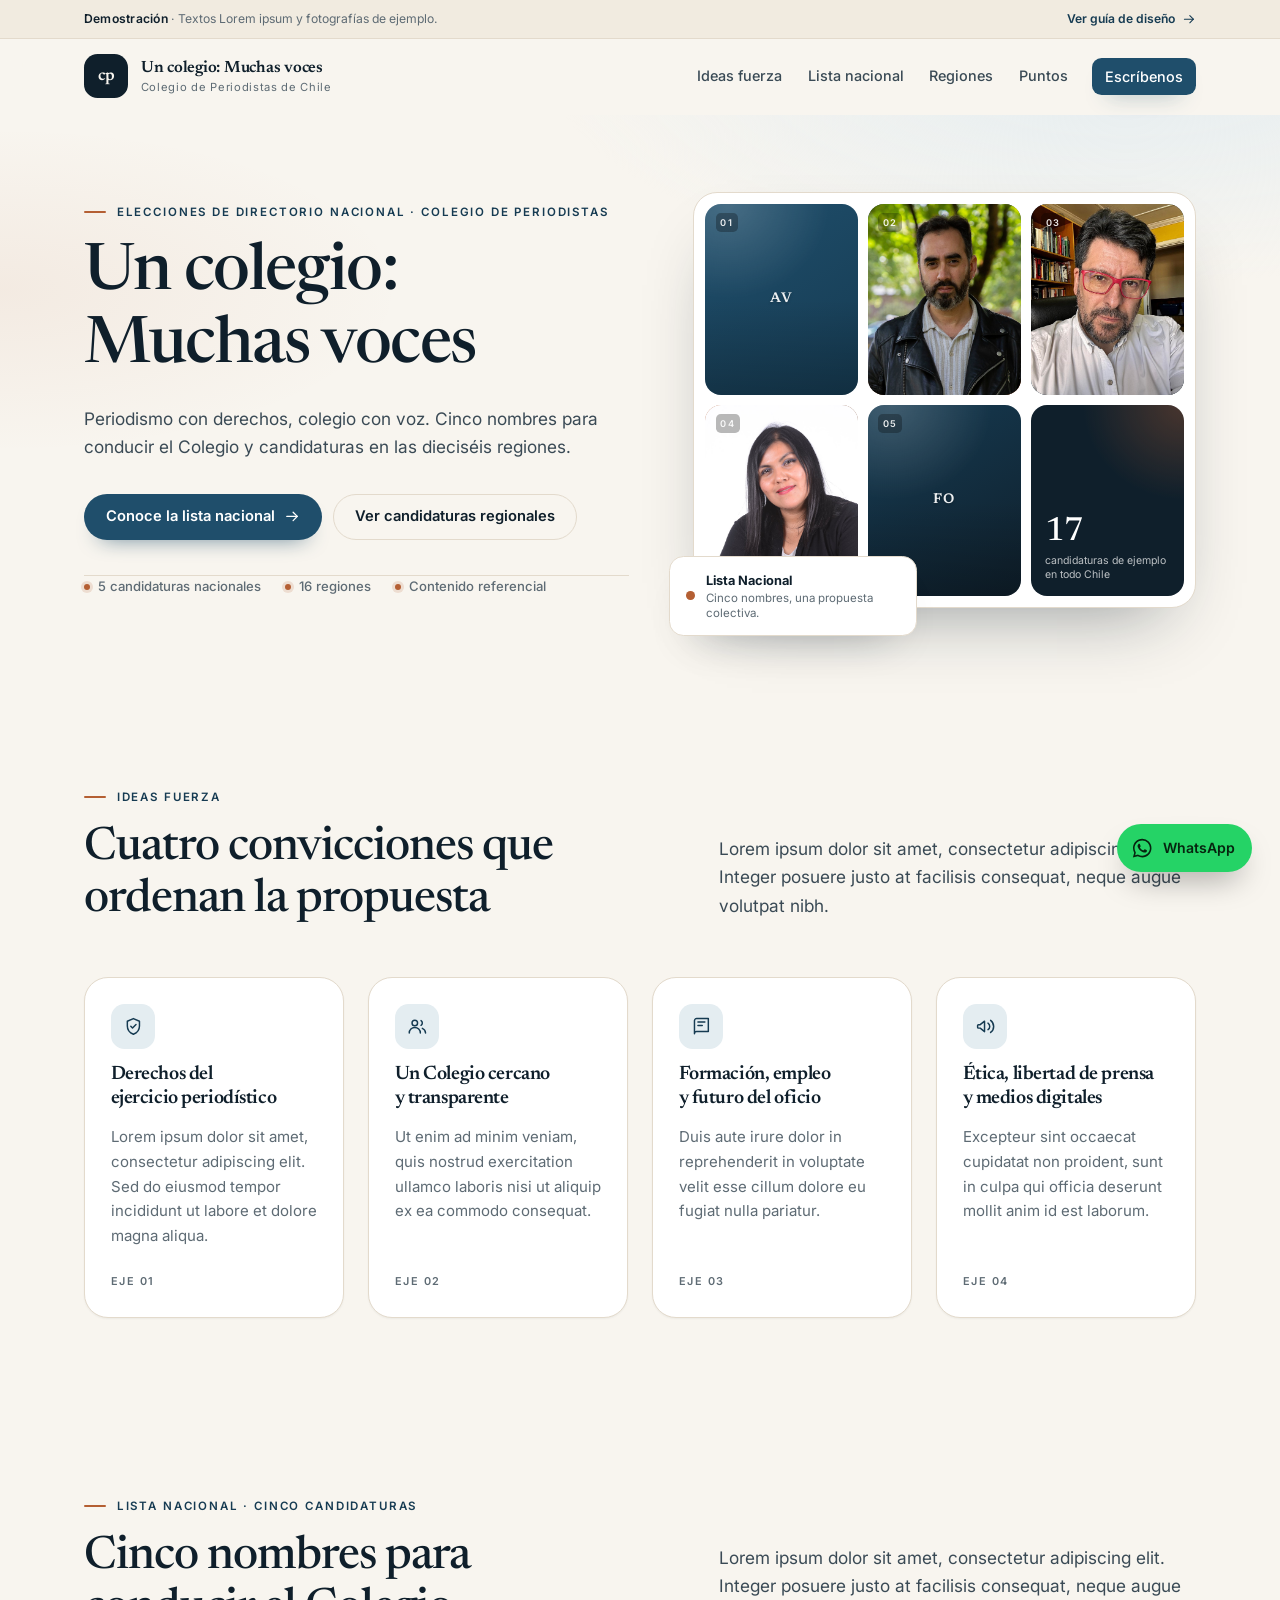
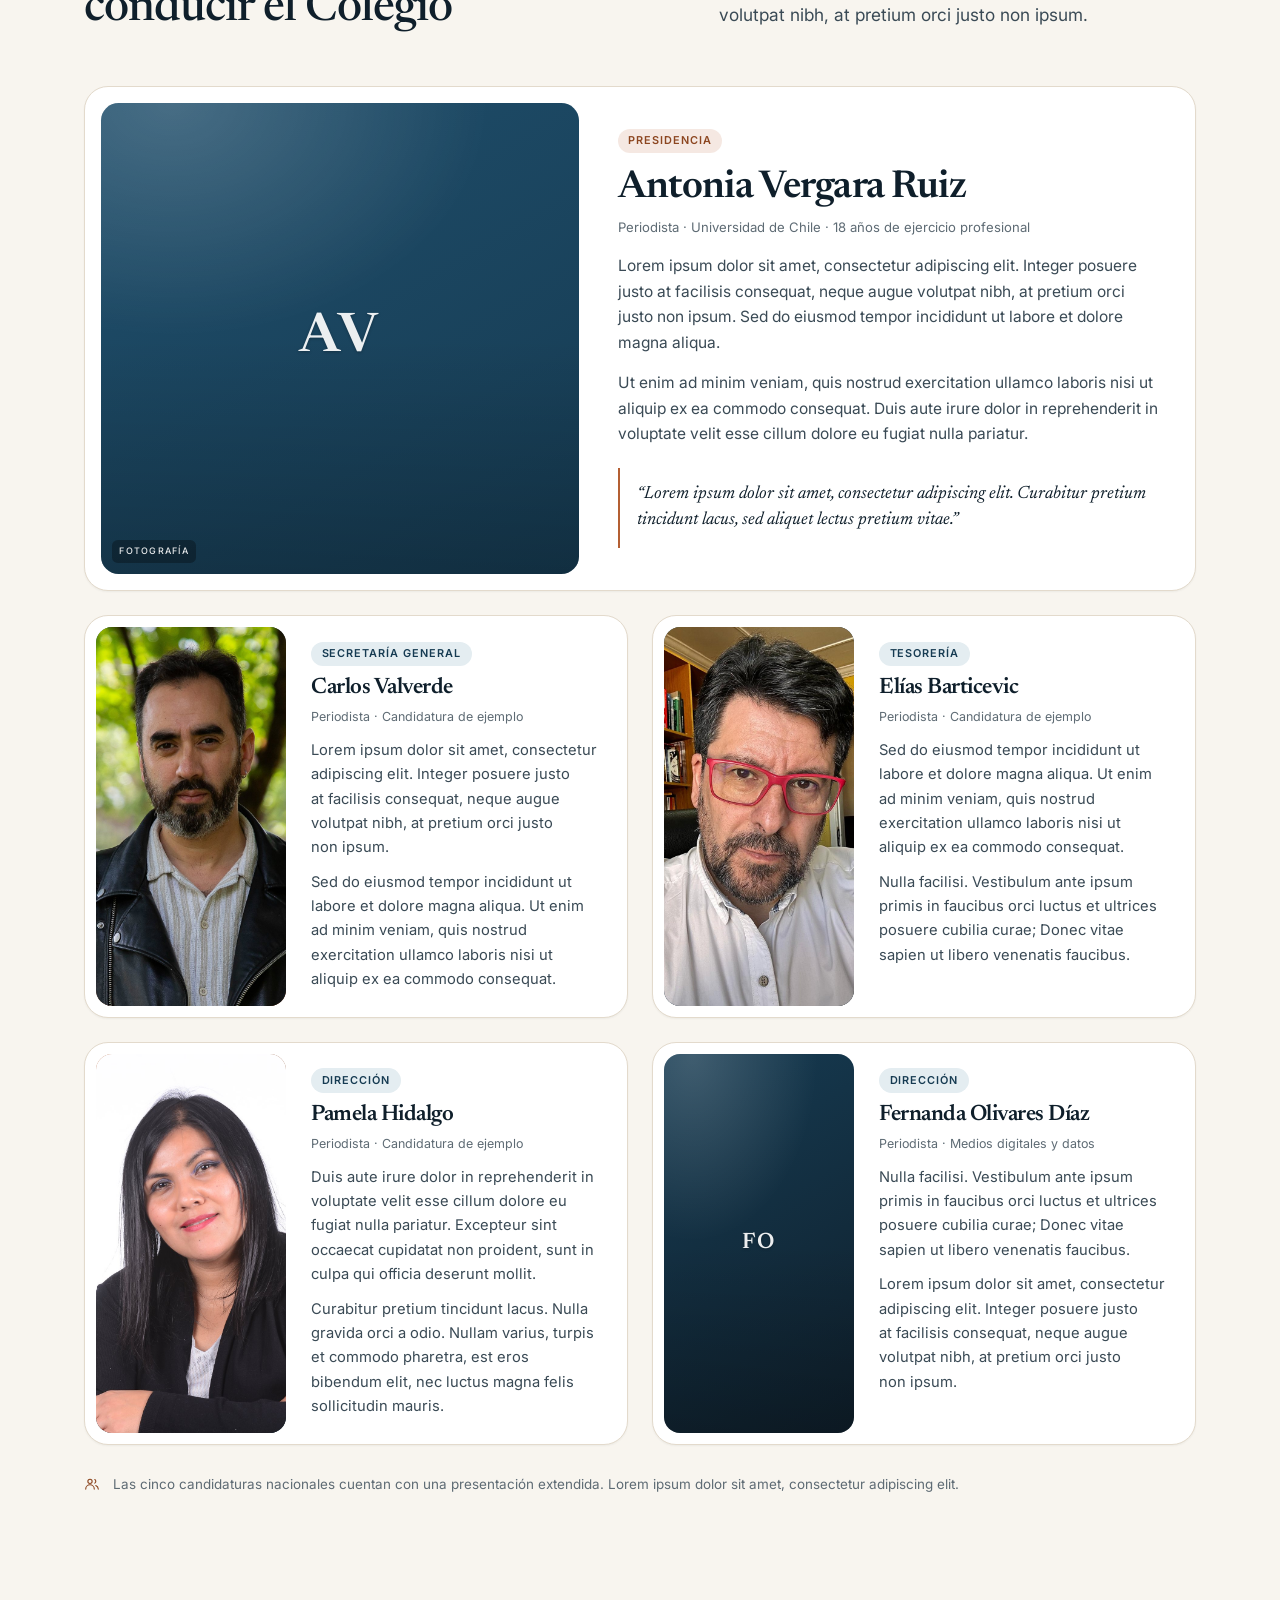
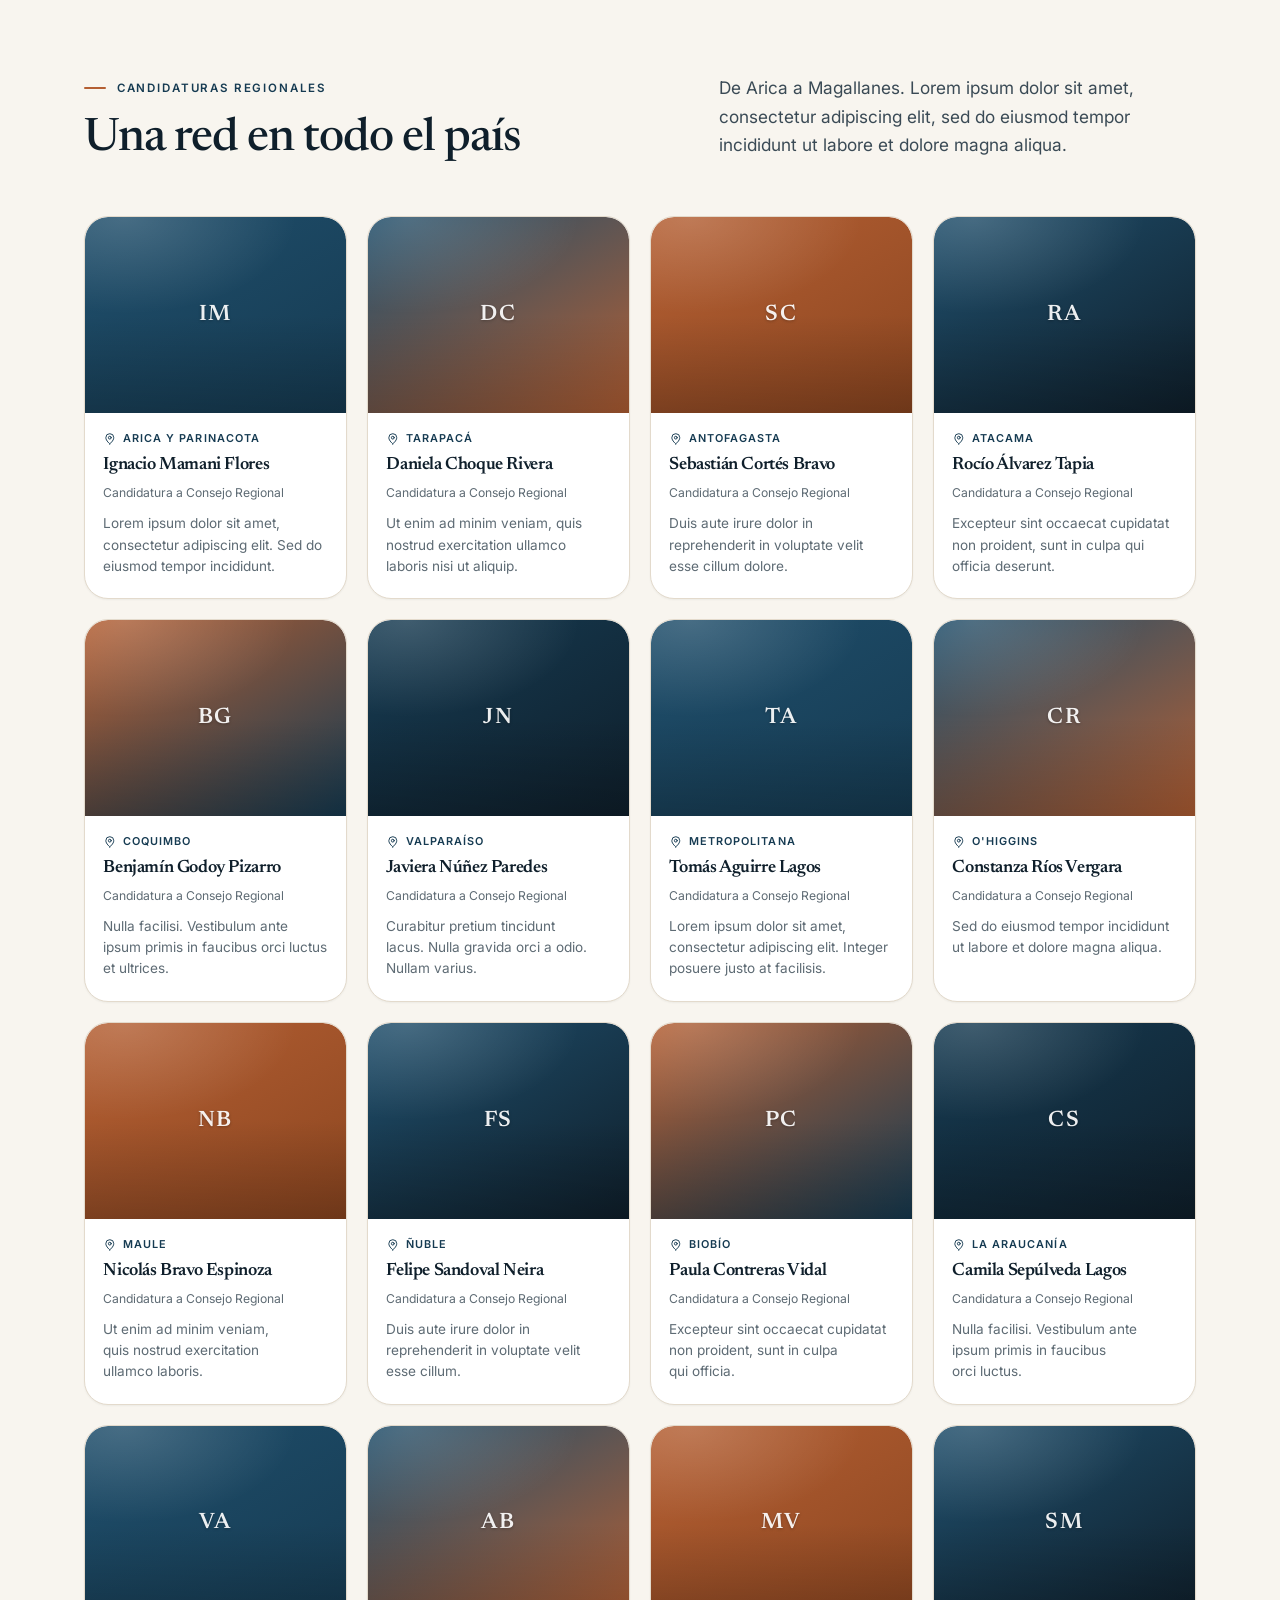
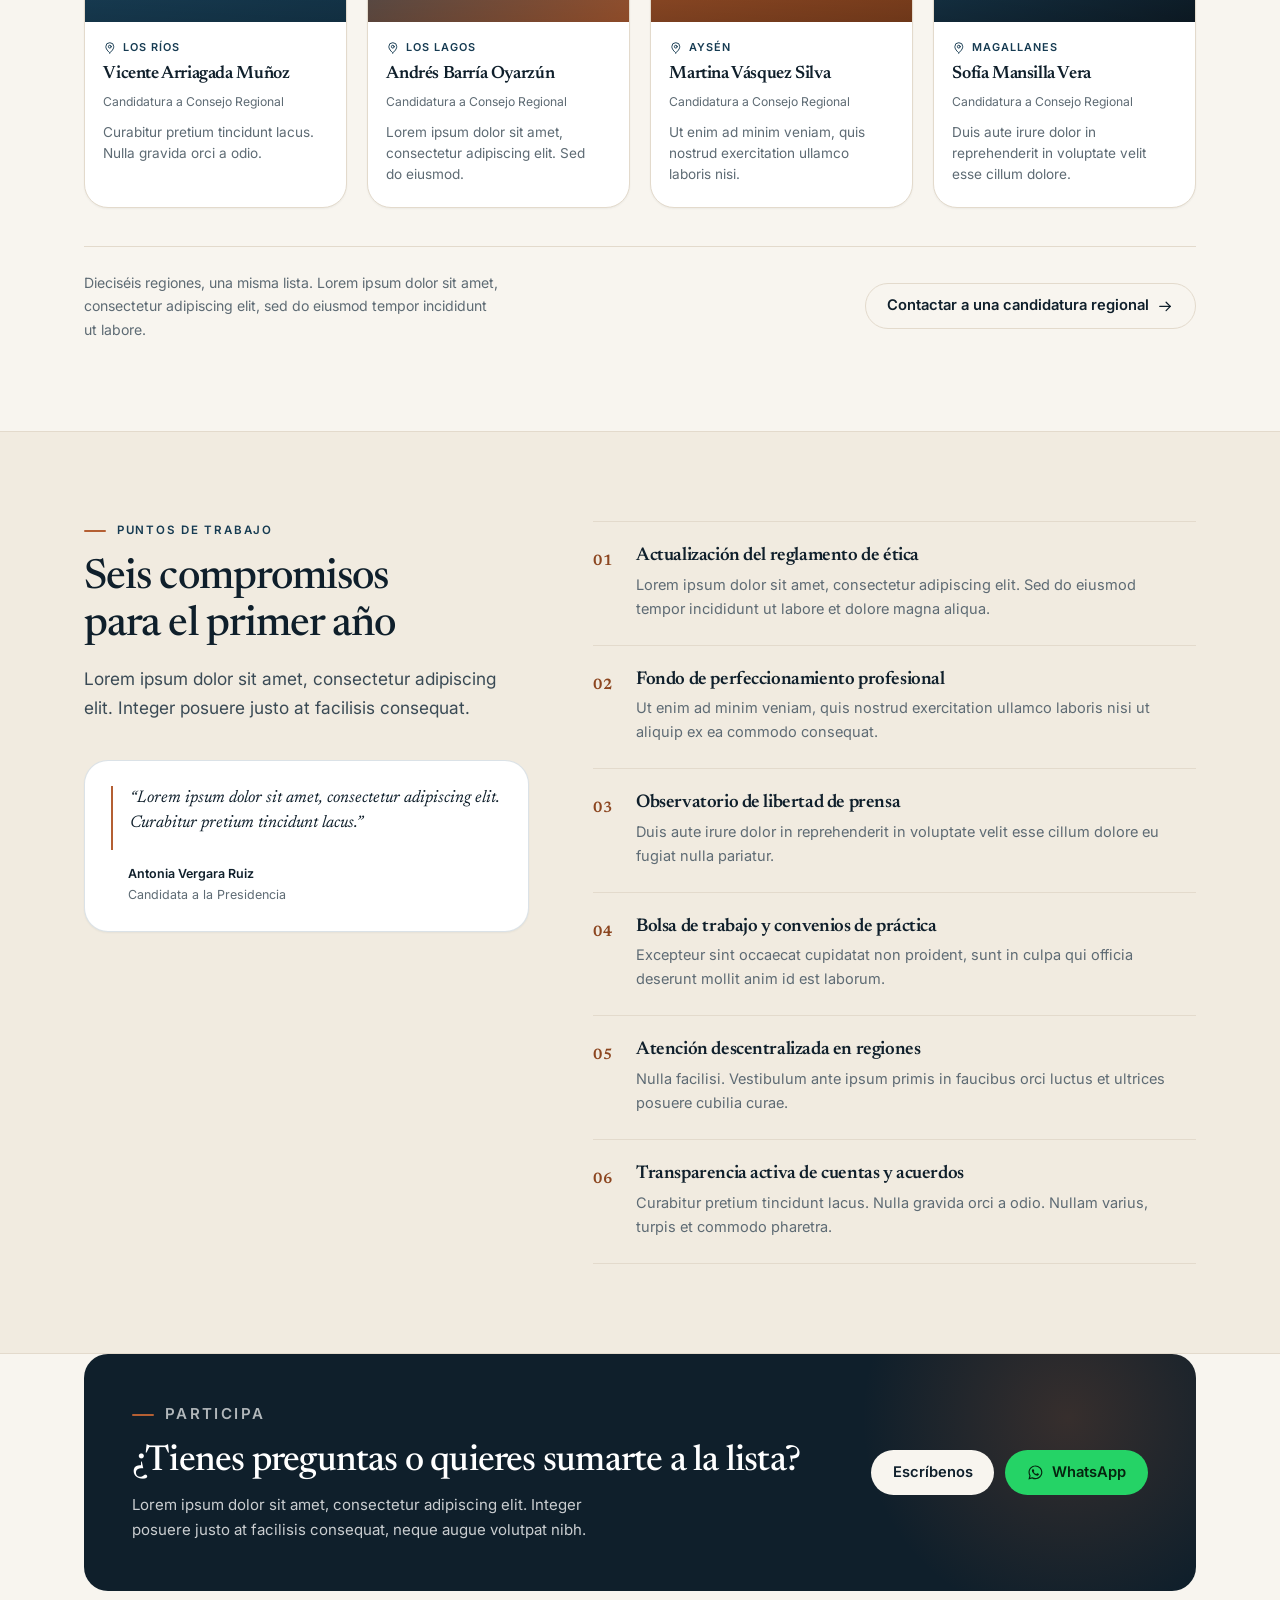
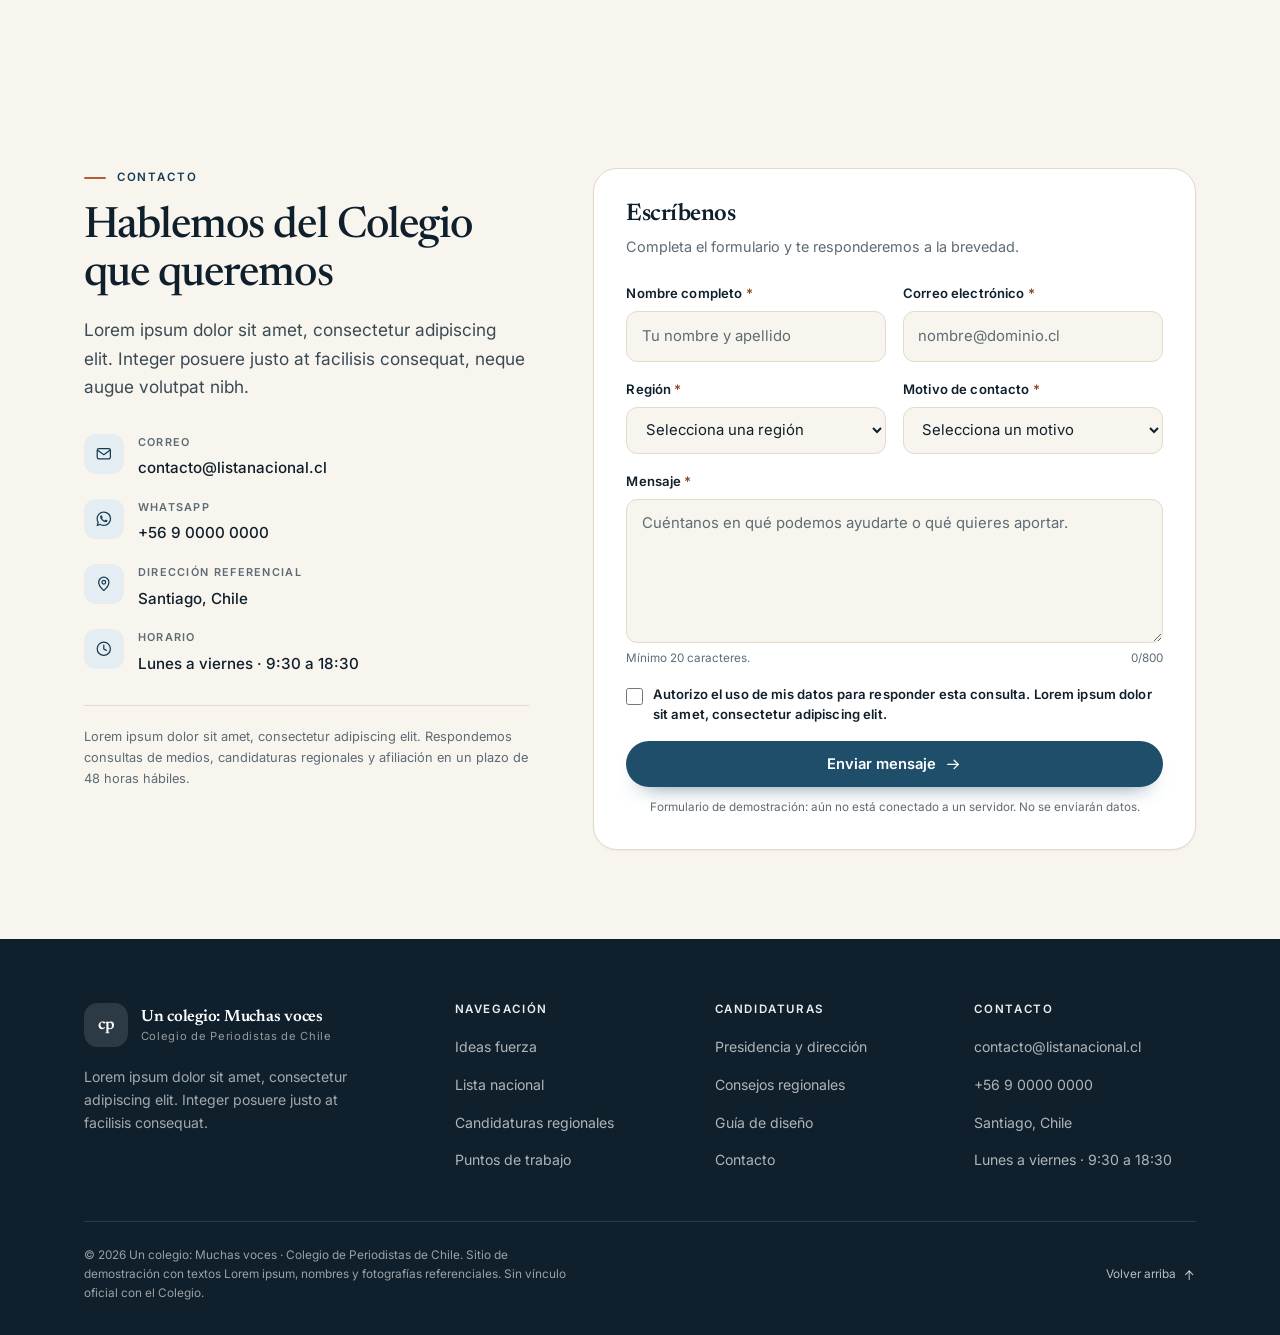
==== commit bce6eba6: "Marca Un colegio: Muchas voces y fotos de candidaturas de ejemplo" ====
--- a/index.html
+++ b/index.html
@@ -3,12 +3,12 @@
 <head>
   <meta charset="UTF-8">
   <meta name="viewport" content="width=device-width, initial-scale=1">
-  <title>Lista Nacional · Colegio de Periodistas de Chile</title>
-  <meta name="description" content="Sitio de demostración para presentar una lista nacional y candidaturas regionales a la dirección del Colegio de Periodistas de Chile. Contenido referencial con textos Lorem ipsum.">
+  <title>Un colegio: Muchas voces · Colegio de Periodistas de Chile</title>
+  <meta name="description" content="Sitio de demostración de Un colegio: Muchas voces, lista de candidaturas a la dirección nacional y a los consejos regionales del Colegio de Periodistas de Chile. Textos Lorem ipsum y fotografías de ejemplo.">
   <meta name="theme-color" content="#f8f5ef">
 
   <meta property="og:type" content="website">
-  <meta property="og:title" content="Lista Nacional · Colegio de Periodistas de Chile">
+  <meta property="og:title" content="Un colegio: Muchas voces">
   <meta property="og:description" content="Cinco candidaturas nacionales y una red en las dieciséis regiones. Sitio de demostración con contenido referencial.">
   <meta property="og:locale" content="es_CL">
 
@@ -91,7 +91,7 @@
 
   <div class="demo-bar" role="note">
     <div class="container demo-bar-inner">
-      <p><strong>Demostración</strong> · Textos Lorem ipsum y fotografías como bloques de color.<span class="preview-note" id="preview-note" hidden></span></p>
+      <p><strong>Demostración</strong> · Textos Lorem ipsum y fotografías de ejemplo.<span class="preview-note" id="preview-note" hidden></span></p>
       <span class="demo-links">
         <a href="diseno.html">Ver guía de diseño <svg class="icon" aria-hidden="true"><use href="#i-arrow"/></svg></a>
         <a class="preview-reset" id="preview-reset" href="index.html" hidden>Restablecer diseño</a>
@@ -101,11 +101,11 @@
 
   <header class="site-header" id="top">
     <div class="container header-inner">
-      <a class="brand" href="index.html" aria-label="Inicio: Colegio de Periodistas de Chile, Lista Nacional">
+      <a class="brand" href="index.html" aria-label="Inicio de Un colegio: Muchas voces, Colegio de Periodistas de Chile">
         <span class="brand-mark" aria-hidden="true">cp</span>
         <span class="brand-text">
-          <span class="brand-name">Colegio de Periodistas de Chile</span>
-          <span class="brand-sub">Lista Nacional · Candidaturas</span>
+          <span class="brand-name">Un colegio: Muchas voces</span>
+          <span class="brand-sub">Colegio de Periodistas de Chile</span>
         </span>
       </a>
 
@@ -130,8 +130,8 @@
       <div class="container hero-grid">
         <div class="hero-copy">
           <p class="eyebrow">Elecciones de Directorio Nacional · Colegio de Periodistas</p>
-          <h1 id="hero-title">Periodismo con derechos, colegio con voz.</h1>
-          <p class="lead">Una lista de cinco nombres para conducir el Colegio y candidaturas en las dieciséis regiones. Lorem ipsum dolor sit amet, consectetur adipiscing elit, sed do eiusmod tempor incididunt ut labore.</p>
+          <h1 id="hero-title">Un colegio: Muchas voces</h1>
+          <p class="lead">Periodismo con derechos, colegio con voz. Cinco nombres para conducir el Colegio y candidaturas en las dieciséis regiones.</p>
           <div class="hero-actions">
             <a class="btn btn--primary" href="#lista-nacional">Conoce la lista nacional <svg class="icon" aria-hidden="true"><use href="#i-arrow"/></svg></a>
             <a class="btn btn--ghost" href="#regiones">Ver candidaturas regionales</a>
@@ -148,14 +148,17 @@
             <div class="photo ph-a tile" role="img" aria-label="Espacio reservado para la fotografía de Antonia Vergara">
               <span class="tile-index">01</span><span class="photo-mark">AV</span>
             </div>
-            <div class="photo ph-b tile" role="img" aria-label="Espacio reservado para la fotografía de Matías Fuentes">
-              <span class="tile-index">02</span><span class="photo-mark">MF</span>
-            </div>
-            <div class="photo ph-d tile" role="img" aria-label="Espacio reservado para la fotografía de Camila Herrera">
-              <span class="tile-index">03</span><span class="photo-mark">CH</span>
-            </div>
-            <div class="photo ph-e tile" role="img" aria-label="Espacio reservado para la fotografía de Rodrigo Salinas">
-              <span class="tile-index">04</span><span class="photo-mark">RS</span>
+            <div class="photo ph-b tile">
+              <span class="tile-index" aria-hidden="true">02</span>
+              <img src="img/candidatos/carlos-valverde.jpg" alt="Retrato de Carlos Valverde" width="1000" height="1250">
+            </div>
+            <div class="photo ph-d tile">
+              <span class="tile-index" aria-hidden="true">03</span>
+              <img src="img/candidatos/elias-barticevic.jpg" alt="Retrato de Elías Barticevic" width="1000" height="1250">
+            </div>
+            <div class="photo ph-e tile">
+              <span class="tile-index" aria-hidden="true">04</span>
+              <img src="img/candidatos/pamela-hidalgo.jpg" alt="Retrato de Pamela Hidalgo" width="1000" height="1250">
             </div>
             <div class="photo ph-f tile" role="img" aria-label="Espacio reservado para la fotografía de Fernanda Olivares">
               <span class="tile-index">05</span><span class="photo-mark">FO</span>
@@ -250,14 +253,14 @@
         <div class="person-grid">
           <article class="card person-card reveal">
             <div class="person-media">
-              <div class="photo ph-b" role="img" aria-label="Espacio reservado para la fotografía de Matías Fuentes Leiva">
-                <span class="photo-mark">MF</span>
+              <div class="photo ph-b">
+                <img src="img/candidatos/carlos-valverde.jpg" alt="Retrato de Carlos Valverde" width="1000" height="1250">
               </div>
             </div>
             <div class="person-body">
               <span class="pill">Secretaría General</span>
-              <h3>Matías Fuentes Leiva</h3>
-              <p class="role">Periodista · Magíster en Comunicación Política</p>
+              <h3>Carlos Valverde</h3>
+              <p class="role">Periodista · Candidatura de ejemplo</p>
               <p>Lorem ipsum dolor sit amet, consectetur adipiscing elit. Integer posuere justo at facilisis consequat, neque augue volutpat nibh, at pretium orci justo non ipsum.</p>
               <p>Sed do eiusmod tempor incididunt ut labore et dolore magna aliqua. Ut enim ad minim veniam, quis nostrud exercitation ullamco laboris nisi ut aliquip ex ea commodo consequat.</p>
             </div>
@@ -265,14 +268,14 @@
 
           <article class="card person-card reveal" style="--delay: 1">
             <div class="person-media">
-              <div class="photo ph-d" role="img" aria-label="Espacio reservado para la fotografía de Camila Herrera Soto">
-                <span class="photo-mark">CH</span>
+              <div class="photo ph-d">
+                <img src="img/candidatos/elias-barticevic.jpg" alt="Retrato de Elías Barticevic" width="1000" height="1250">
               </div>
             </div>
             <div class="person-body">
               <span class="pill">Tesorería</span>
-              <h3>Camila Herrera Soto</h3>
-              <p class="role">Periodista · Especialista en gestión cultural</p>
+              <h3>Elías Barticevic</h3>
+              <p class="role">Periodista · Candidatura de ejemplo</p>
               <p>Sed do eiusmod tempor incididunt ut labore et dolore magna aliqua. Ut enim ad minim veniam, quis nostrud exercitation ullamco laboris nisi ut aliquip ex ea commodo consequat.</p>
               <p>Nulla facilisi. Vestibulum ante ipsum primis in faucibus orci luctus et ultrices posuere cubilia curae; Donec vitae sapien ut libero venenatis faucibus.</p>
             </div>
@@ -280,14 +283,14 @@
 
           <article class="card person-card reveal">
             <div class="person-media">
-              <div class="photo ph-e" role="img" aria-label="Espacio reservado para la fotografía de Rodrigo Salinas Muñoz">
-                <span class="photo-mark">RS</span>
+              <div class="photo ph-e">
+                <img src="img/candidatos/pamela-hidalgo.jpg" alt="Retrato de Pamela Hidalgo" width="1000" height="1250">
               </div>
             </div>
             <div class="person-body">
               <span class="pill">Dirección</span>
-              <h3>Rodrigo Salinas Muñoz</h3>
-              <p class="role">Periodista · Docente universitario</p>
+              <h3>Pamela Hidalgo</h3>
+              <p class="role">Periodista · Candidatura de ejemplo</p>
               <p>Duis aute irure dolor in reprehenderit in voluptate velit esse cillum dolore eu fugiat nulla pariatur. Excepteur sint occaecat cupidatat non proident, sunt in culpa qui officia deserunt mollit.</p>
               <p>Curabitur pretium tincidunt lacus. Nulla gravida orci a odio. Nullam varius, turpis et commodo pharetra, est eros bibendum elit, nec luctus magna felis sollicitudin mauris.</p>
             </div>
@@ -759,10 +762,10 @@
     <div class="container">
       <div class="footer-grid">
         <div class="footer-note">
-          <a class="brand" href="index.html" aria-label="Inicio: Colegio de Periodistas de Chile, Lista Nacional">
+          <a class="brand" href="index.html" aria-label="Inicio de Un colegio: Muchas voces, Colegio de Periodistas de Chile">
             <span class="brand-mark" aria-hidden="true">cp</span>
             <span class="brand-text">
-              <span class="brand-name">Lista Nacional</span>
+              <span class="brand-name">Un colegio: Muchas voces</span>
               <span class="brand-sub">Colegio de Periodistas de Chile</span>
             </span>
           </a>
@@ -801,7 +804,7 @@
       </div>
 
       <div class="footer-bottom">
-        <p>© <span data-year>2026</span> Lista Nacional · Colegio de Periodistas de Chile. Sitio de demostración con textos Lorem ipsum, nombres y fotografías referenciales. Sin vínculo oficial con el Colegio.</p>
+        <p>© <span data-year>2026</span> Un colegio: Muchas voces · Colegio de Periodistas de Chile. Sitio de demostración con textos Lorem ipsum, nombres y fotografías referenciales. Sin vínculo oficial con el Colegio.</p>
         <a href="#top">Volver arriba <svg class="icon" aria-hidden="true"><use href="#i-up"/></svg></a>
       </div>
     </div>
@@ -816,3 +819,5 @@
 </body>
 </html>
 
+
+
--- a/styles.css
+++ b/styles.css
@@ -755,11 +755,14 @@
   top: 0.55rem;
   left: 0.65rem;
   z-index: 2;
+  padding: 0.12rem 0.3rem;
+  border-radius: 0.3rem;
+  background: rgba(0, 0, 0, 0.28);
   font-family: var(--font-ui);
   font-size: 0.58rem;
   font-weight: 600;
   letter-spacing: 0.14em;
-  color: rgba(255, 255, 255, 0.72);
+  color: rgba(255, 255, 255, 0.9);
 }
 
 .tile--stat {
@@ -886,6 +889,7 @@
   width: 100%;
   height: 100%;
   object-fit: cover;
+  object-position: 50% 28%;
 }
 
 .photo:has(> img) .photo-mark {
